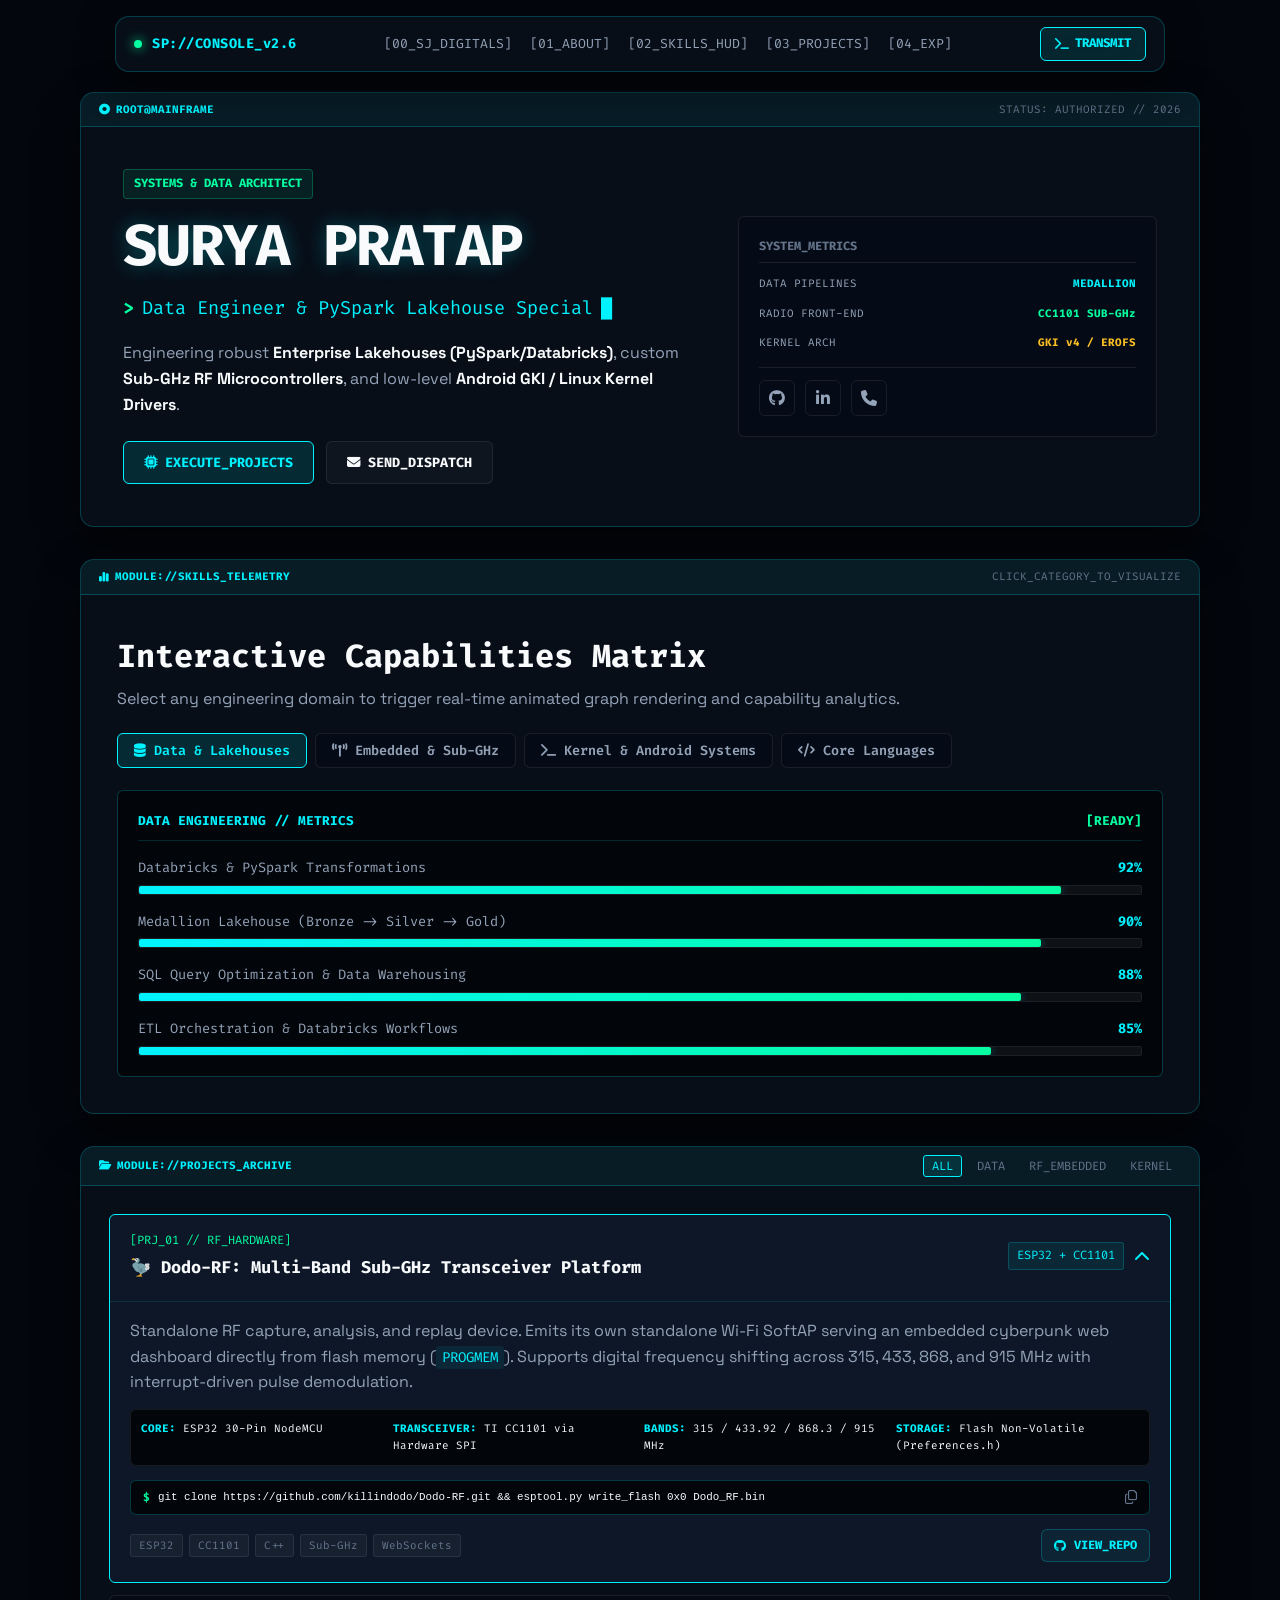
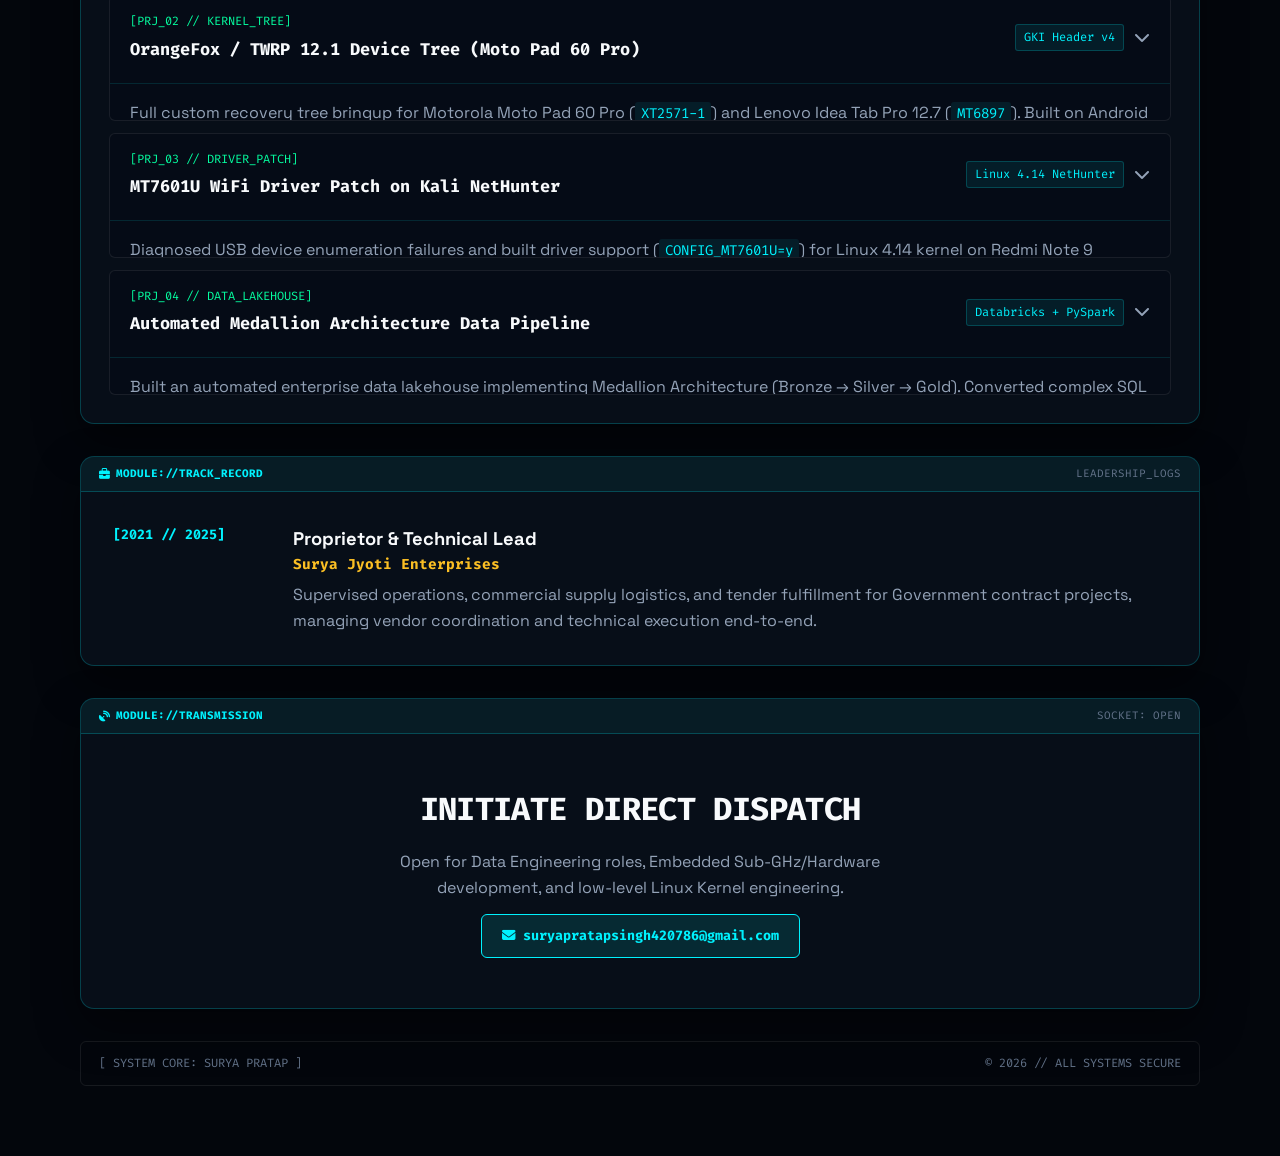
==== portfolio/index.html @ 8284d5b3 "Add Cyberpunk Engineer Portfolio with animated Matrix rain background and reciprocal links" ====
<!DOCTYPE html>
<html lang="en">
<head>
    <meta charset="UTF-8">
    <meta name="viewport" content="width=device-width, initial-scale=1.0, maximum-scale=5.0">
    <meta name="description" content="Surya Pratap | Systems, Embedded & Data Engineer">
    <title>Surya Pratap // Retro Cyber Console</title>
    
    <!-- Fonts -->
    <link rel="preconnect" href="https://fonts.googleapis.com">
    <link rel="preconnect" href="https://fonts.gstatic.com" crossorigin>
    <link href="https://fonts.googleapis.com/css2?family=Fira+Code:wght@400;500;600;700&family=Space+Grotesk:wght@400;600;700&display=swap" rel="stylesheet">
    
    <!-- Icons -->
    <link rel="stylesheet" href="https://cdnjs.cloudflare.com/ajax/libs/font-awesome/6.5.1/css/all.min.css">
    <link rel="stylesheet" href="style.css">
</head>
<body>

    <!-- Ambient Glowing Blurs, Matrix Stream & CRT Mesh -->
    <div class="retro-bg" aria-hidden="true">
        <canvas id="matrix-canvas" class="matrix-canvas"></canvas>
        <div class="glow-orb orb-emerald"></div>
        <div class="glow-orb orb-cyan"></div>
        <div class="glow-orb orb-amber"></div>
        <div class="scanlines"></div>
        <div class="dot-grid"></div>
    </div>

    <!-- Floating Cyber-Glass Console Navbar -->
    <header class="nav-wrapper">
        <nav class="console-nav">
            <div class="nav-left">
                <span class="pulse-beacon"></span>
                <span class="nav-title">SP://CONSOLE_v2.6</span>
            </div>
            <div class="nav-links">
                <a href="../" class="nav-item" title="Visit SJ Digitals Agency">[00_SJ_DIGITALS]</a>
                <a href="#about" class="nav-item">[01_ABOUT]</a>
                <a href="#skills" class="nav-item">[02_SKILLS_HUD]</a>
                <a href="#projects" class="nav-item">[03_PROJECTS]</a>
                <a href="#experience" class="nav-item">[04_EXP]</a>
            </div>
            <a href="#contact" class="nav-action-btn"><i class="fas fa-terminal"></i> TRANSMIT</a>
        </nav>
    </header>

    <main class="console-shell">

        <!-- 1. HERO CONSOLE MATRIX -->
        <section id="about" class="console-card hero-card">
            <div class="card-terminal-bar">
                <span class="bar-tag"><i class="fas fa-circle-dot"></i> ROOT@MAINFRAME</span>
                <span class="bar-meta">STATUS: AUTHORIZED // 2026</span>
            </div>

            <div class="hero-content">
                <div class="hero-text-block">
                    <span class="retro-badge">SYSTEMS & DATA ARCHITECT</span>
                    <h1 class="hero-name">SURYA PRATAP</h1>
                    
                    <div class="cli-prompt-line">
                        <span class="prompt-sym">&gt;</span>
                        <span id="typing-text"></span>
                        <span class="retro-cursor">█</span>
                    </div>

                    <p class="hero-bio">
                        Engineering robust <strong>Enterprise Lakehouses (PySpark/Databricks)</strong>, custom <strong>Sub-GHz RF Microcontrollers</strong>, and low-level <strong>Android GKI / Linux Kernel Drivers</strong>.
                    </p>

                    <div class="hero-actions">
                        <a href="#projects" class="cyber-btn btn-primary"><i class="fas fa-microchip"></i> EXECUTE_PROJECTS</a>
                        <a href="mailto:suryapratapsingh420786@gmail.com" class="cyber-btn btn-glass"><i class="fas fa-envelope"></i> SEND_DISPATCH</a>
                    </div>
                </div>

                <!-- Telemetry Glass Box -->
                <div class="telemetry-box">
                    <div class="telemetry-header">SYSTEM_METRICS</div>
                    <div class="telemetry-row">
                        <span>DATA PIPELINES</span>
                        <strong class="text-cyan">MEDALLION</strong>
                    </div>
                    <div class="telemetry-row">
                        <span>RADIO FRONT-END</span>
                        <strong class="text-emerald">CC1101 SUB-GHz</strong>
                    </div>
                    <div class="telemetry-row">
                        <span>KERNEL ARCH</span>
                        <strong class="text-amber">GKI v4 / EROFS</strong>
                    </div>
                    <div class="telemetry-socials">
                        <a href="https://www.github.com/killindodo" target="_blank" title="GitHub"><i class="fab fa-github"></i></a>
                        <a href="https://www.linkedin.com/in/surya-pratap-270b35153/" target="_blank" title="LinkedIn"><i class="fab fa-linkedin-in"></i></a>
                        <a href="tel:+917004185301" title="Direct Phone"><i class="fas fa-phone"></i></a>
                    </div>
                </div>
            </div>
        </section>

        <!-- 2. INTERACTIVE SKILLS HUD WITH ANIMATED DYNAMIC GRAPH -->
        <section id="skills" class="console-card">
            <div class="card-terminal-bar">
                <span class="bar-tag"><i class="fas fa-chart-simple"></i> MODULE://SKILLS_TELEMETRY</span>
                <span class="bar-meta">CLICK_CATEGORY_TO_VISUALIZE</span>
            </div>

            <div class="skills-hud-body">
                <div class="skills-intro">
                    <h2>Interactive Capabilities Matrix</h2>
                    <p>Select any engineering domain to trigger real-time animated graph rendering and capability analytics.</p>
                </div>

                <!-- Category Switcher Tabs -->
                <div class="hud-tabs">
                    <button class="hud-tab active" data-domain="data"><i class="fas fa-database"></i> Data & Lakehouses</button>
                    <button class="hud-tab" data-domain="embedded"><i class="fas fa-tower-broadcast"></i> Embedded & Sub-GHz</button>
                    <button class="hud-tab" data-domain="kernel"><i class="fas fa-terminal"></i> Kernel & Android Systems</button>
                    <button class="hud-tab" data-domain="languages"><i class="fas fa-code"></i> Core Languages</button>
                </div>

                <!-- Real-time Animated Bar Graph Display -->
                <div class="graph-visualizer-card">
                    <div class="visualizer-header">
                        <span id="graph-domain-title">DATA ENGINEERING // METRICS</span>
                        <span class="hud-indicator">[READY]</span>
                    </div>
                    <div id="skills-graph-container" class="skills-graph-container">
                        <!-- Dynamic animated graph bars inserted here by script.js -->
                    </div>
                </div>
            </div>
        </section>

        <!-- 3. FEATURED WORK (FOLDING CONSOLE DRAWERS) -->
        <section id="projects" class="console-card">
            <div class="card-terminal-bar">
                <span class="bar-tag"><i class="fas fa-folder-open"></i> MODULE://PROJECTS_ARCHIVE</span>
                <div class="project-filter-tabs">
                    <button class="filter-btn active" data-filter="all">ALL</button>
                    <button class="filter-btn" data-filter="data">DATA</button>
                    <button class="filter-btn" data-filter="embedded">RF_EMBEDDED</button>
                    <button class="filter-btn" data-filter="systems">KERNEL</button>
                </div>
            </div>

            <div class="projects-accordion-grid">

                <!-- Project 1: Dodo-RF -->
                <article class="project-console-drawer is-open" data-category="embedded">
                    <div class="drawer-trigger" tabindex="0">
                        <div class="trigger-left">
                            <span class="drawer-tag">[PRJ_01 // RF_HARDWARE]</span>
                            <h3 class="drawer-name">🦤 Dodo-RF: Multi-Band Sub-GHz Transceiver Platform</h3>
                        </div>
                        <div class="trigger-right">
                            <span class="meta-chip">ESP32 + CC1101</span>
                            <span class="drawer-symbol"><i class="fas fa-chevron-down"></i></span>
                        </div>
                    </div>
                    <div class="drawer-expandable">
                        <div class="drawer-content-pane">
                            <p class="project-text">
                                Standalone RF capture, analysis, and replay device. Emits its own standalone Wi-Fi SoftAP serving an embedded cyberpunk web dashboard directly from flash memory (<code>PROGMEM</code>). Supports digital frequency shifting across 315, 433, 868, and 915 MHz with interrupt-driven pulse demodulation.
                            </p>
                            <div class="specs-pill-grid">
                                <div><span class="lbl">CORE:</span> ESP32 30-Pin NodeMCU</div>
                                <div><span class="lbl">TRANSCEIVER:</span> TI CC1101 via Hardware SPI</div>
                                <div><span class="lbl">BANDS:</span> 315 / 433.92 / 868.3 / 915 MHz</div>
                                <div><span class="lbl">STORAGE:</span> Flash Non-Volatile (Preferences.h)</div>
                            </div>
                            <div class="cmd-run-bar">
                                <span class="cmd-sym">$</span>
                                <code>git clone https://github.com/killindodo/Dodo-RF.git && esptool.py write_flash 0x0 Dodo_RF.bin</code>
                                <button class="copy-cmd-btn" title="Copy Command"><i class="far fa-copy"></i></button>
                            </div>
                            <div class="drawer-foot">
                                <div class="tag-flex">
                                    <span>ESP32</span><span>CC1101</span><span>C++</span><span>Sub-GHz</span><span>WebSockets</span>
                                </div>
                                <a href="https://github.com/killindodo" target="_blank" class="cyber-btn btn-sm"><i class="fab fa-github"></i> VIEW_REPO</a>
                            </div>
                        </div>
                    </div>
                </article>

                <!-- Project 2: Moto Pad 60 Pro Recovery -->
                <article class="project-console-drawer" data-category="systems">
                    <div class="drawer-trigger" tabindex="0">
                        <div class="trigger-left">
                            <span class="drawer-tag">[PRJ_02 // KERNEL_TREE]</span>
                            <h3 class="drawer-name">OrangeFox / TWRP 12.1 Device Tree (Moto Pad 60 Pro)</h3>
                        </div>
                        <div class="trigger-right">
                            <span class="meta-chip">GKI Header v4</span>
                            <span class="drawer-symbol"><i class="fas fa-chevron-down"></i></span>
                        </div>
                    </div>
                    <div class="drawer-expandable">
                        <div class="drawer-content-pane">
                            <p class="project-text">
                                Full custom recovery tree bringup for Motorola Moto Pad 60 Pro (<code>XT2571-1</code>) and Lenovo Idea Tab Pro 12.7 (<code>MT6897</code>). Built on Android GKI Boot Header v4 with recovery embedded inside <code>vendor_boot.img</code>, dynamic EROFS/F2FS system mounting, and MTK watchdog mitigations.
                            </p>
                            <div class="specs-pill-grid">
                                <div><span class="lbl">SOC:</span> Dimensity 8300 (MT6897)</div>
                                <div><span class="lbl">BOOT:</span> GKI Header v4 (vendor_boot)</div>
                                <div><span class="lbl">PARTITIONS:</span> Super (EROFS) + /data (F2FS)</div>
                                <div><span class="lbl">FRAMEBUFFER:</span> 2944x1840 144Hz KMS Render</div>
                            </div>
                            <div class="cmd-run-bar">
                                <span class="cmd-sym">$</span>
                                <code>fastboot flash vendor_boot_a vendor_boot.img && fastboot reboot recovery</code>
                                <button class="copy-cmd-btn" title="Copy Command"><i class="far fa-copy"></i></button>
                            </div>
                            <div class="drawer-foot">
                                <div class="tag-flex">
                                    <span>Android GKI</span><span>MediaTek MT6897</span><span>TWRP</span><span>EROFS</span>
                                </div>
                                <a href="https://github.com/killindodo/android_device_motorola_xt2571" target="_blank" class="cyber-btn btn-sm"><i class="fab fa-github"></i> VIEW_REPO</a>
                            </div>
                        </div>
                    </div>
                </article>

                <!-- Project 3: MT7601U Kernel Driver -->
                <article class="project-console-drawer" data-category="systems">
                    <div class="drawer-trigger" tabindex="0">
                        <div class="trigger-left">
                            <span class="drawer-tag">[PRJ_03 // DRIVER_PATCH]</span>
                            <h3 class="drawer-name">MT7601U WiFi Driver Patch on Kali NetHunter</h3>
                        </div>
                        <div class="trigger-right">
                            <span class="meta-chip">Linux 4.14 NetHunter</span>
                            <span class="drawer-symbol"><i class="fas fa-chevron-down"></i></span>
                        </div>
                    </div>
                    <div class="drawer-expandable">
                        <div class="drawer-content-pane">
                            <p class="project-text">
                                Diagnosed USB device enumeration failures and built driver support (<code>CONFIG_MT7601U=y</code>) for Linux 4.14 kernel on Redmi Note 9 (<code>merlin</code>). Resolved Proton-Clang toolchain linker conflicts with glibc and verified live packet capture in Monitor Mode using <code>airmon-ng</code>.
                            </p>
                            <div class="specs-pill-grid">
                                <div><span class="lbl">DEVICE:</span> Redmi Note 9 (merlin)</div>
                                <div><span class="lbl">KERNEL:</span> Linux 4.14.186-g284095c</div>
                                <div><span class="lbl">TOOLCHAIN:</span> Proton-Clang (LLVM 13)</div>
                                <div><span class="lbl">MODES:</span> Managed &amp; Monitor Mode</div>
                            </div>
                            <div class="drawer-foot">
                                <div class="tag-flex">
                                    <span>Linux 4.14</span><span>Proton-Clang</span><span>Kali NetHunter</span><span>Monitor Mode</span>
                                </div>
                                <a href="https://github.com/killindodo" target="_blank" class="cyber-btn btn-sm"><i class="fab fa-github"></i> VIEW_REPO</a>
                            </div>
                        </div>
                    </div>
                </article>

                <!-- Project 4: Medallion Pipeline -->
                <article class="project-console-drawer" data-category="data">
                    <div class="drawer-trigger" tabindex="0">
                        <div class="trigger-left">
                            <span class="drawer-tag">[PRJ_04 // DATA_LAKEHOUSE]</span>
                            <h3 class="drawer-name">Automated Medallion Architecture Data Pipeline</h3>
                        </div>
                        <div class="trigger-right">
                            <span class="meta-chip">Databricks + PySpark</span>
                            <span class="drawer-symbol"><i class="fas fa-chevron-down"></i></span>
                        </div>
                    </div>
                    <div class="drawer-expandable">
                        <div class="drawer-content-pane">
                            <p class="project-text">
                                Built an automated enterprise data lakehouse implementing Medallion Architecture (Bronze &rarr; Silver &rarr; Gold). Converted complex SQL procedures into distributed PySpark transformations and orchestrated scheduled pipelines via Databricks Workflows with Git CI/CD versioning.
                            </p>
                            <div class="specs-pill-grid">
                                <div><span class="lbl">PLATFORM:</span> Databricks Lakehouse</div>
                                <div><span class="lbl">ENGINE:</span> Apache Spark / PySpark</div>
                                <div><span class="lbl">ARCHITECTURE:</span> Medallion Multi-Hop</div>
                                <div><span class="lbl">ORCHESTRATION:</span> Databricks Workflows</div>
                            </div>
                            <div class="drawer-foot">
                                <div class="tag-flex">
                                    <span>Databricks</span><span>PySpark</span><span>Medallion</span><span>SQL</span><span>ETL</span>
                                </div>
                                <a href="https://github.com/killindodo" target="_blank" class="cyber-btn btn-sm"><i class="fab fa-github"></i> VIEW_REPO</a>
                            </div>
                        </div>
                    </div>
                </article>

            </div>
        </section>

        <!-- 4. OPERATIONS & EXPERIENCE -->
        <section id="experience" class="console-card">
            <div class="card-terminal-bar">
                <span class="bar-tag"><i class="fas fa-briefcase"></i> MODULE://TRACK_RECORD</span>
                <span class="bar-meta">LEADERSHIP_LOGS</span>
            </div>
            <div class="exp-console-row">
                <div class="exp-timeline-badge">[2021 // 2025]</div>
                <div class="exp-details">
                    <h3>Proprietor &amp; Technical Lead</h3>
                    <h4>Surya Jyoti Enterprises</h4>
                    <p>Supervised operations, commercial supply logistics, and tender fulfillment for Government contract projects, managing vendor coordination and technical execution end-to-end.</p>
                </div>
            </div>
        </section>

        <!-- 5. CONTACT DISPATCH -->
        <section id="contact" class="console-card contact-matrix">
            <div class="card-terminal-bar">
                <span class="bar-tag"><i class="fas fa-satellite-dish"></i> MODULE://TRANSMISSION</span>
                <span class="bar-meta">SOCKET: OPEN</span>
            </div>
            <div class="contact-inner">
                <h2>INITIATE DIRECT DISPATCH</h2>
                <p>Open for Data Engineering roles, Embedded Sub-GHz/Hardware development, and low-level Linux Kernel engineering.</p>
                <a href="mailto:suryapratapsingh420786@gmail.com" class="cyber-btn btn-primary pulse-action">
                    <i class="fas fa-envelope"></i> suryapratapsingh420786@gmail.com
                </a>
            </div>
        </section>

        <footer class="console-footer">
            <span>[ SYSTEM CORE: SURYA PRATAP ]</span>
            <span>&copy; 2026 // ALL SYSTEMS SECURE</span>
        </footer>

    </main>

    <script src="script.js"></script>
</body>
</html>
---- portfolio/style.css ----
/* ==========================================================================
   1. RETRO CYBER-CONSOLE PALETTE & FROSTED GLASS TOKENS
   ========================================================================== */
:root {
    --bg-deep: #03060c;
    --card-glass: rgba(10, 18, 30, 0.72);
    --card-glass-hover: rgba(14, 25, 42, 0.88);
    --card-inner: rgba(6, 12, 22, 0.65);
    
    --border-glow: rgba(0, 242, 254, 0.22);
    --border-glow-emerald: rgba(5, 255, 161, 0.25);
    --border-dim: rgba(255, 255, 255, 0.08);
    
    --cyber-cyan: #00f2fe;
    --cyber-emerald: #05ffa1;
    --cyber-amber: #fbbf24;
    --cyber-purple: #c084fc;
    
    --text-main: #f8fafc;
    --text-secondary: #94a3b8;
    --text-muted: #64748b;

    --font-mono: 'Fira Code', monospace;
    --font-ui: 'Space Grotesk', -apple-system, sans-serif;

    --fs-hero: clamp(2rem, 5vw + 0.5rem, 3.6rem);
    --fs-h2: clamp(1.3rem, 2.5vw + 0.3rem, 2rem);
    --fs-body: clamp(0.9rem, 1vw + 0.2rem, 1.08rem);
    --fs-mono: clamp(0.72rem, 0.8vw + 0.2rem, 0.92rem);
    --fs-sm: clamp(0.68rem, 0.6vw + 0.15rem, 0.84rem);

    --radius-sm: 6px;
    --radius-md: 14px;
    --radius-lg: 20px;
}

* {
    margin: 0;
    padding: 0;
    box-sizing: border-box;
}

html {
    scroll-behavior: smooth;
    background-color: var(--bg-deep);
}

body {
    background-color: var(--bg-deep);
    color: var(--text-main);
    font-family: var(--font-ui);
    font-size: var(--fs-body);
    line-height: 1.6;
    overflow-x: hidden;
    min-height: 100vh;
}

/* ==========================================================================
   2. RETRO MATRIX SCANLINES & RADIAL BLURS
   ========================================================================== */
.retro-bg {
    position: fixed;
    inset: 0;
    pointer-events: none;
    z-index: -1;
    overflow: hidden;
}

.matrix-canvas {
    position: absolute;
    top: 0;
    left: 0;
    width: 100%;
    height: 100%;
    z-index: 0;
    opacity: 0.38;
    pointer-events: none;
}

.glow-orb {
    position: absolute;
    border-radius: 50%;
    filter: blur(140px);
    opacity: 0.28;
}

.orb-emerald {
    width: clamp(300px, 45vw, 650px);
    height: clamp(300px, 45vw, 650px);
    background: radial-gradient(circle, var(--cyber-emerald), transparent 70%);
    top: -10%;
    left: -5%;
}

.orb-cyan {
    width: clamp(350px, 50vw, 750px);
    height: clamp(350px, 50vw, 750px);
    background: radial-gradient(circle, var(--cyber-cyan), transparent 70%);
    top: 40%;
    right: -10%;
}

.orb-amber {
    width: clamp(280px, 40vw, 550px);
    height: clamp(280px, 40vw, 550px);
    background: radial-gradient(circle, var(--cyber-amber), transparent 70%);
    bottom: -5%;
    left: 25%;
}

.scanlines {
    position: absolute;
    inset: 0;
    background: linear-gradient(rgba(18, 16, 16, 0) 50%, rgba(0, 0, 0, 0.3) 50%);
    background-size: 100% 4px;
    opacity: 0.45;
}

.dot-grid {
    position: absolute;
    inset: 0;
    background-image: radial-gradient(rgba(0, 242, 254, 0.15) 1px, transparent 1px);
    background-size: 24px 24px;
    opacity: 0.4;
}

/* ==========================================================================
   3. CYBER CONSOLE NAVBAR
   ========================================================================== */
.nav-wrapper {
    position: sticky;
    top: 16px;
    z-index: 1000;
    width: 100%;
    display: flex;
    justify-content: center;
    padding: 0 16px;
}

.console-nav {
    display: flex;
    align-items: center;
    justify-content: space-between;
    gap: clamp(14px, 3vw, 36px);
    background: var(--card-glass);
    backdrop-filter: blur(28px);
    -webkit-backdrop-filter: blur(28px);
    border: 1px solid var(--border-glow);
    padding: 10px 18px;
    border-radius: var(--radius-md);
    box-shadow: 0 12px 36px rgba(0, 0, 0, 0.5);
    max-width: 1050px;
    width: 100%;
}

.nav-left {
    display: flex;
    align-items: center;
    gap: 10px;
}

.pulse-beacon {
    width: 8px;
    height: 8px;
    background-color: var(--cyber-emerald);
    border-radius: 50%;
    box-shadow: 0 0 12px var(--cyber-emerald);
}

.nav-title {
    font-family: var(--font-mono);
    font-size: 0.85rem;
    font-weight: 700;
    color: var(--cyber-cyan);
    letter-spacing: 0.5px;
}

.nav-links {
    display: flex;
    gap: 18px;
}

.nav-item {
    font-family: var(--font-mono);
    font-size: 0.82rem;
    color: var(--text-secondary);
    text-decoration: none;
    transition: color 0.2s ease;
}

.nav-item:hover {
    color: var(--cyber-cyan);
}

.nav-action-btn {
    font-family: var(--font-mono);
    font-size: 0.78rem;
    font-weight: 700;
    background: rgba(0, 242, 254, 0.1);
    color: var(--cyber-cyan);
    border: 1px solid var(--cyber-cyan);
    padding: 6px 14px;
    border-radius: var(--radius-sm);
    text-decoration: none;
    display: inline-flex;
    align-items: center;
    gap: 6px;
    transition: all 0.2s ease;
}

.nav-action-btn:hover {
    background: var(--cyber-cyan);
    color: #03060c;
    box-shadow: 0 0 16px rgba(0, 242, 254, 0.4);
}

/* ==========================================================================
   4. CONSOLE SHELL & CARDS
   ========================================================================== */
.console-shell {
    max-width: min(94vw, 1120px);
    margin: 36px auto 70px;
    display: flex;
    flex-direction: column;
    gap: 32px;
}

.console-card {
    background: var(--card-glass);
    backdrop-filter: blur(28px);
    -webkit-backdrop-filter: blur(28px);
    border: 1px solid var(--border-glow);
    border-radius: var(--radius-md);
    overflow: hidden;
    box-shadow: 0 18px 45px rgba(0, 0, 0, 0.45);
    transition: border-color 0.3s ease;
}

.console-card:hover {
    border-color: rgba(0, 242, 254, 0.4);
}

.card-terminal-bar {
    display: flex;
    justify-content: space-between;
    align-items: center;
    padding: 8px 18px;
    background: rgba(0, 242, 254, 0.06);
    border-bottom: 1px solid var(--border-glow);
    font-family: var(--font-mono);
    font-size: var(--fs-sm);
}

.bar-tag {
    color: var(--cyber-cyan);
    font-weight: 700;
    display: flex;
    align-items: center;
    gap: 6px;
}

.bar-meta {
    color: var(--text-muted);
}

/* ==========================================================================
   5. HERO CONSOLE SECTION
   ========================================================================== */
.hero-content {
    padding: clamp(24px, 3.5vw, 42px);
    display: grid;
    grid-template-columns: 1.4fr 1fr;
    gap: 28px;
    align-items: center;
}

.hero-text-block {
    display: flex;
    flex-direction: column;
    gap: 16px;
}

.retro-badge {
    font-family: var(--font-mono);
    font-size: 0.75rem;
    font-weight: 700;
    color: var(--cyber-emerald);
    background: rgba(5, 255, 161, 0.08);
    border: 1px solid var(--border-glow-emerald);
    padding: 4px 10px;
    border-radius: 4px;
    align-self: flex-start;
}

.hero-name {
    font-family: var(--font-mono);
    font-size: var(--fs-hero);
    font-weight: 800;
    letter-spacing: -0.03em;
    line-height: 1.1;
    color: var(--text-main);
    text-shadow: 0 0 20px rgba(0, 242, 254, 0.3);
}

.cli-prompt-line {
    font-family: var(--font-mono);
    font-size: clamp(0.9rem, 1.2vw + 0.2rem, 1.25rem);
    color: var(--cyber-cyan);
    display: flex;
    align-items: center;
    gap: 8px;
}

.prompt-sym {
    color: var(--cyber-emerald);
    font-weight: 800;
}

.retro-cursor {
    animation: blink 0.8s infinite;
    color: var(--cyber-cyan);
}

@keyframes blink { 50% { opacity: 0; } }

.hero-bio {
    color: var(--text-secondary);
    font-size: var(--fs-body);
    line-height: 1.65;
}

.hero-bio strong {
    color: var(--text-main);
}

.hero-actions {
    display: flex;
    flex-wrap: wrap;
    gap: 12px;
    margin-top: 6px;
}

.cyber-btn {
    font-family: var(--font-mono);
    font-size: var(--fs-mono);
    font-weight: 700;
    padding: 10px 20px;
    border-radius: var(--radius-sm);
    text-decoration: none;
    display: inline-flex;
    align-items: center;
    gap: 8px;
    transition: all 0.2s ease;
    cursor: pointer;
}

.btn-primary {
    background: rgba(0, 242, 254, 0.12);
    border: 1px solid var(--cyber-cyan);
    color: var(--cyber-cyan);
}

.btn-primary:hover {
    background: var(--cyber-cyan);
    color: #03060c;
    box-shadow: 0 0 20px rgba(0, 242, 254, 0.4);
    transform: translateY(-2px);
}

.btn-glass {
    background: rgba(255, 255, 255, 0.03);
    border: 1px solid var(--border-dim);
    color: var(--text-main);
}

.btn-glass:hover {
    border-color: var(--text-main);
    background: rgba(255, 255, 255, 0.08);
}

.btn-sm {
    padding: 6px 12px;
    font-size: 0.75rem;
    border: 1px solid var(--border-glow);
    color: var(--cyber-cyan);
    background: rgba(0, 242, 254, 0.06);
}

/* Telemetry Box */
.telemetry-box {
    background: var(--card-inner);
    border: 1px solid var(--border-dim);
    border-radius: var(--radius-sm);
    padding: 20px;
    display: flex;
    flex-direction: column;
    gap: 12px;
}

.telemetry-header {
    font-family: var(--font-mono);
    font-size: 0.75rem;
    font-weight: 700;
    color: var(--text-muted);
    border-bottom: 1px solid var(--border-dim);
    padding-bottom: 6px;
}

.telemetry-row {
    display: flex;
    justify-content: space-between;
    font-family: var(--font-mono);
    font-size: var(--fs-sm);
    color: var(--text-secondary);
}

.text-cyan { color: var(--cyber-cyan); }
.text-emerald { color: var(--cyber-emerald); }
.text-amber { color: var(--cyber-amber); }

.telemetry-socials {
    display: flex;
    gap: 10px;
    border-top: 1px solid var(--border-dim);
    padding-top: 12px;
    margin-top: 4px;
}

.telemetry-socials a {
    width: 36px;
    height: 36px;
    display: flex;
    align-items: center;
    justify-content: center;
    border: 1px solid var(--border-dim);
    border-radius: var(--radius-sm);
    color: var(--text-secondary);
    text-decoration: none;
    transition: all 0.2s ease;
}

.telemetry-socials a:hover {
    color: var(--cyber-cyan);
    border-color: var(--cyber-cyan);
    background: rgba(0, 242, 254, 0.08);
}

/* ==========================================================================
   6. INTERACTIVE SKILLS HUD & DYNAMIC ANIMATED GRAPH
   ========================================================================== */
.skills-hud-body {
    padding: clamp(20px, 3.5vw, 36px);
    display: flex;
    flex-direction: column;
    gap: 22px;
}

.skills-intro h2 {
    font-family: var(--font-mono);
    font-size: var(--fs-h2);
    font-weight: 700;
    margin-bottom: 4px;
}

.skills-intro p {
    color: var(--text-secondary);
}

.hud-tabs {
    display: flex;
    flex-wrap: wrap;
    gap: 8px;
}

.hud-tab {
    font-family: var(--font-mono);
    font-size: var(--fs-mono);
    font-weight: 600;
    background: var(--card-inner);
    border: 1px solid var(--border-dim);
    color: var(--text-secondary);
    padding: 8px 16px;
    border-radius: var(--radius-sm);
    cursor: pointer;
    display: inline-flex;
    align-items: center;
    gap: 8px;
    transition: all 0.2s ease;
}

.hud-tab:hover {
    border-color: var(--cyber-cyan);
    color: var(--text-main);
}

.hud-tab.active {
    background: rgba(0, 242, 254, 0.12);
    border-color: var(--cyber-cyan);
    color: var(--cyber-cyan);
}

/* Graph Canvas Container */
.graph-visualizer-card {
    background: #02050a;
    border: 1px solid var(--border-glow);
    border-radius: var(--radius-sm);
    padding: 20px;
    display: flex;
    flex-direction: column;
    gap: 16px;
}

.visualizer-header {
    display: flex;
    justify-content: space-between;
    font-family: var(--font-mono);
    font-size: 0.8rem;
    font-weight: 700;
    color: var(--cyber-cyan);
    border-bottom: 1px solid rgba(0, 242, 254, 0.15);
    padding-bottom: 8px;
}

.hud-indicator {
    color: var(--cyber-emerald);
}

.skills-graph-container {
    display: flex;
    flex-direction: column;
    gap: 16px;
    min-height: 180px;
}

/* Dynamic Graph Bars */
.graph-item {
    display: flex;
    flex-direction: column;
    gap: 6px;
    animation: fadeIn 0.4s ease forwards;
}

@keyframes fadeIn {
    from { opacity: 0; transform: translateY(6px); }
    to { opacity: 1; transform: translateY(0); }
}

.graph-label-row {
    display: flex;
    justify-content: space-between;
    font-family: var(--font-mono);
    font-size: 0.85rem;
    color: var(--text-secondary);
}

.graph-label-row strong {
    color: var(--cyber-cyan);
}

.bar-track {
    width: 100%;
    height: 10px;
    background: rgba(255, 255, 255, 0.05);
    border-radius: 2px;
    overflow: hidden;
    border: 1px solid rgba(255, 255, 255, 0.06);
}

.bar-fill {
    height: 100%;
    width: 0%;
    border-radius: 2px;
    background: linear-gradient(90deg, var(--cyber-cyan), var(--cyber-emerald));
    box-shadow: 0 0 10px rgba(0, 242, 254, 0.3);
    transition: width 0.8s cubic-bezier(0.4, 0, 0.2, 1);
}

/* ==========================================================================
   7. FOLDING PROJECTS ACCORDION
   ========================================================================== */
.project-filter-tabs {
    display: flex;
    gap: 6px;
}

.filter-btn {
    font-family: var(--font-mono);
    font-size: 0.75rem;
    background: transparent;
    border: 1px solid transparent;
    color: var(--text-muted);
    padding: 2px 8px;
    border-radius: 3px;
    cursor: pointer;
}

.filter-btn.active, .filter-btn:hover {
    color: var(--cyber-cyan);
    border-color: var(--cyber-cyan);
    background: rgba(0, 242, 254, 0.1);
}

.projects-accordion-grid {
    display: flex;
    flex-direction: column;
    gap: 12px;
    padding: clamp(16px, 2.5vw, 28px);
}

.project-console-drawer {
    background: var(--card-inner);
    border: 1px solid var(--border-dim);
    border-radius: var(--radius-sm);
    overflow: hidden;
    transition: all 0.25s ease;
}

.project-console-drawer:hover {
    border-color: var(--border-glow);
}

.project-console-drawer.is-open {
    border-color: var(--cyber-cyan);
    background: var(--card-glass-hover);
}

.drawer-trigger {
    padding: 16px 20px;
    display: flex;
    justify-content: space-between;
    align-items: center;
    cursor: pointer;
    user-select: none;
    gap: 12px;
}

.trigger-left {
    display: flex;
    flex-direction: column;
    gap: 4px;
}

.drawer-tag {
    font-family: var(--font-mono);
    font-size: 0.75rem;
    color: var(--cyber-emerald);
}

.drawer-name {
    font-family: var(--font-mono);
    font-size: clamp(0.95rem, 1.2vw + 0.1rem, 1.2rem);
    font-weight: 700;
    color: var(--text-main);
}

.trigger-right {
    display: flex;
    align-items: center;
    gap: 10px;
    flex-shrink: 0;
}

.meta-chip {
    font-family: var(--font-mono);
    font-size: 0.75rem;
    color: var(--cyber-cyan);
    background: rgba(0, 242, 254, 0.08);
    border: 1px solid rgba(0, 242, 254, 0.2);
    padding: 3px 8px;
    border-radius: 3px;
}

.drawer-symbol {
    color: var(--text-secondary);
    transition: transform 0.3s ease;
}

.project-console-drawer.is-open .drawer-symbol {
    transform: rotate(180deg);
    color: var(--cyber-cyan);
}

.drawer-expandable {
    display: grid;
    grid-template-rows: 0fr;
    transition: grid-template-rows 0.3s cubic-bezier(0.4, 0, 0.2, 1);
}

.project-console-drawer.is-open .drawer-expandable {
    grid-template-rows: 1fr;
}

.drawer-content-pane {
    overflow: hidden;
    padding: 0 20px 20px 20px;
    display: flex;
    flex-direction: column;
    gap: 14px;
    border-top: 1px solid rgba(0, 242, 254, 0.12);
    margin-top: 4px;
    padding-top: 16px;
}

.project-text {
    color: var(--text-secondary);
    font-size: var(--fs-body);
    line-height: 1.6;
}

.project-text code {
    font-family: var(--font-mono);
    color: var(--cyber-cyan);
    background: rgba(0, 242, 254, 0.08);
    padding: 2px 6px;
    border-radius: 3px;
    font-size: 0.88em;
}

.specs-pill-grid {
    display: grid;
    grid-template-columns: repeat(auto-fit, minmax(200px, 1fr));
    gap: 8px;
    background: #02050a;
    border: 1px solid var(--border-dim);
    padding: 10px;
    border-radius: var(--radius-sm);
    font-family: var(--font-mono);
    font-size: var(--fs-sm);
}

.specs-pill-grid .lbl {
    color: var(--cyber-cyan);
    font-weight: 700;
}

.cmd-run-bar {
    display: flex;
    align-items: center;
    gap: 8px;
    background: #02050a;
    border: 1px solid var(--border-glow);
    padding: 8px 12px;
    border-radius: var(--radius-sm);
    font-family: var(--font-mono);
    font-size: var(--fs-sm);
    overflow-x: auto;
}

.cmd-sym {
    color: var(--cyber-emerald);
    font-weight: 700;
}

.cmd-run-bar code {
    color: var(--text-main);
    flex-grow: 1;
    white-space: nowrap;
}

.copy-cmd-btn {
    background: transparent;
    border: none;
    color: var(--text-muted);
    cursor: pointer;
    font-size: 0.85rem;
}

.copy-cmd-btn:hover {
    color: var(--cyber-cyan);
}

.drawer-foot {
    display: flex;
    justify-content: space-between;
    align-items: center;
    flex-wrap: wrap;
    gap: 10px;
}

.tag-flex {
    display: flex;
    flex-wrap: wrap;
    gap: 6px;
}

.tag-flex span {
    font-family: var(--font-mono);
    font-size: var(--fs-sm);
    padding: 2px 8px;
    background: rgba(255, 255, 255, 0.04);
    border: 1px solid var(--border-dim);
    border-radius: 3px;
    color: var(--text-muted);
}

/* ==========================================================================
   8. EXPERIENCE SECTION
   ========================================================================== */
.exp-console-row {
    padding: clamp(20px, 3vw, 32px);
    display: grid;
    grid-template-columns: 160px 1fr;
    gap: 20px;
}

.exp-timeline-badge {
    font-family: var(--font-mono);
    font-size: var(--fs-mono);
    color: var(--cyber-cyan);
    font-weight: 700;
}

.exp-details h3 {
    font-size: 1.15rem;
    font-weight: 700;
}

.exp-details h4 {
    font-family: var(--font-mono);
    font-size: 0.9rem;
    color: var(--cyber-amber);
    margin-bottom: 6px;
}

.exp-details p {
    color: var(--text-secondary);
}

/* ==========================================================================
   9. CONTACT DISPATCH & FOOTER
   ========================================================================== */
.contact-matrix {
    text-align: center;
}

.contact-inner {
    padding: clamp(30px, 4vw, 50px) 20px;
    display: flex;
    flex-direction: column;
    align-items: center;
    gap: 14px;
}

.contact-inner h2 {
    font-family: var(--font-mono);
    font-size: var(--fs-h2);
    font-weight: 800;
    letter-spacing: -0.02em;
}

.contact-inner p {
    color: var(--text-secondary);
    max-width: 550px;
}

.pulse-action {
    animation: glowPulse 2s infinite;
}

@keyframes glowPulse {
    0%, 100% { box-shadow: 0 0 10px rgba(0, 242, 254, 0.2); }
    50% { box-shadow: 0 0 24px rgba(0, 242, 254, 0.5); }
}

.console-footer {
    display: flex;
    justify-content: space-between;
    padding: 12px 18px;
    border: 1px solid var(--border-dim);
    border-radius: var(--radius-sm);
    font-family: var(--font-mono);
    font-size: 0.75rem;
    color: var(--text-muted);
}

/* ==========================================================================
   10. RESPONSIVE BREAKPOINTS
   ========================================================================== */
@media (max-width: 820px) {
    .hero-content {
        grid-template-columns: 1fr;
    }
    .exp-console-row {
        grid-template-columns: 1fr;
        gap: 8px;
    }
}

@media (max-width: 600px) {
    .nav-links { display: none; }
    .drawer-trigger { flex-direction: column; align-items: flex-start; }
    .trigger-right { width: 100%; justify-content: space-between; }
    .console-footer { flex-direction: column; gap: 4px; text-align: center; }
}
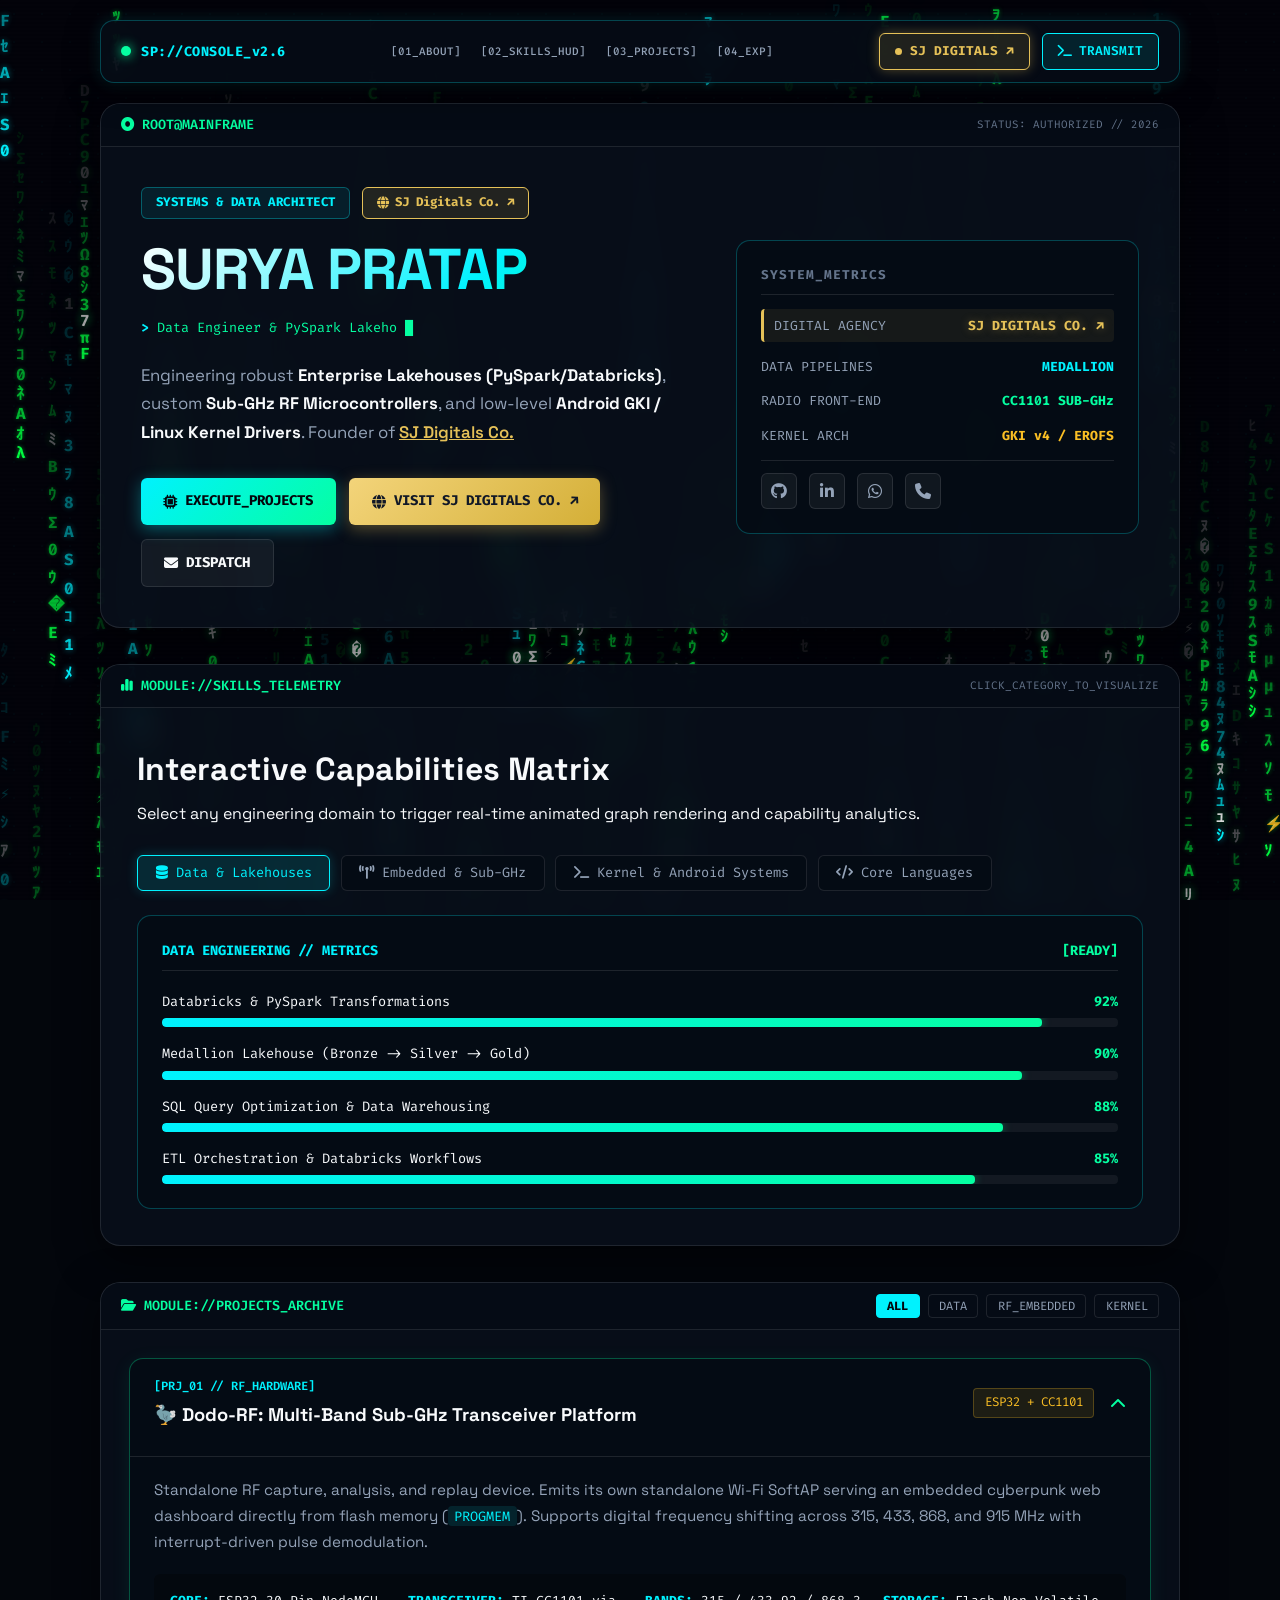
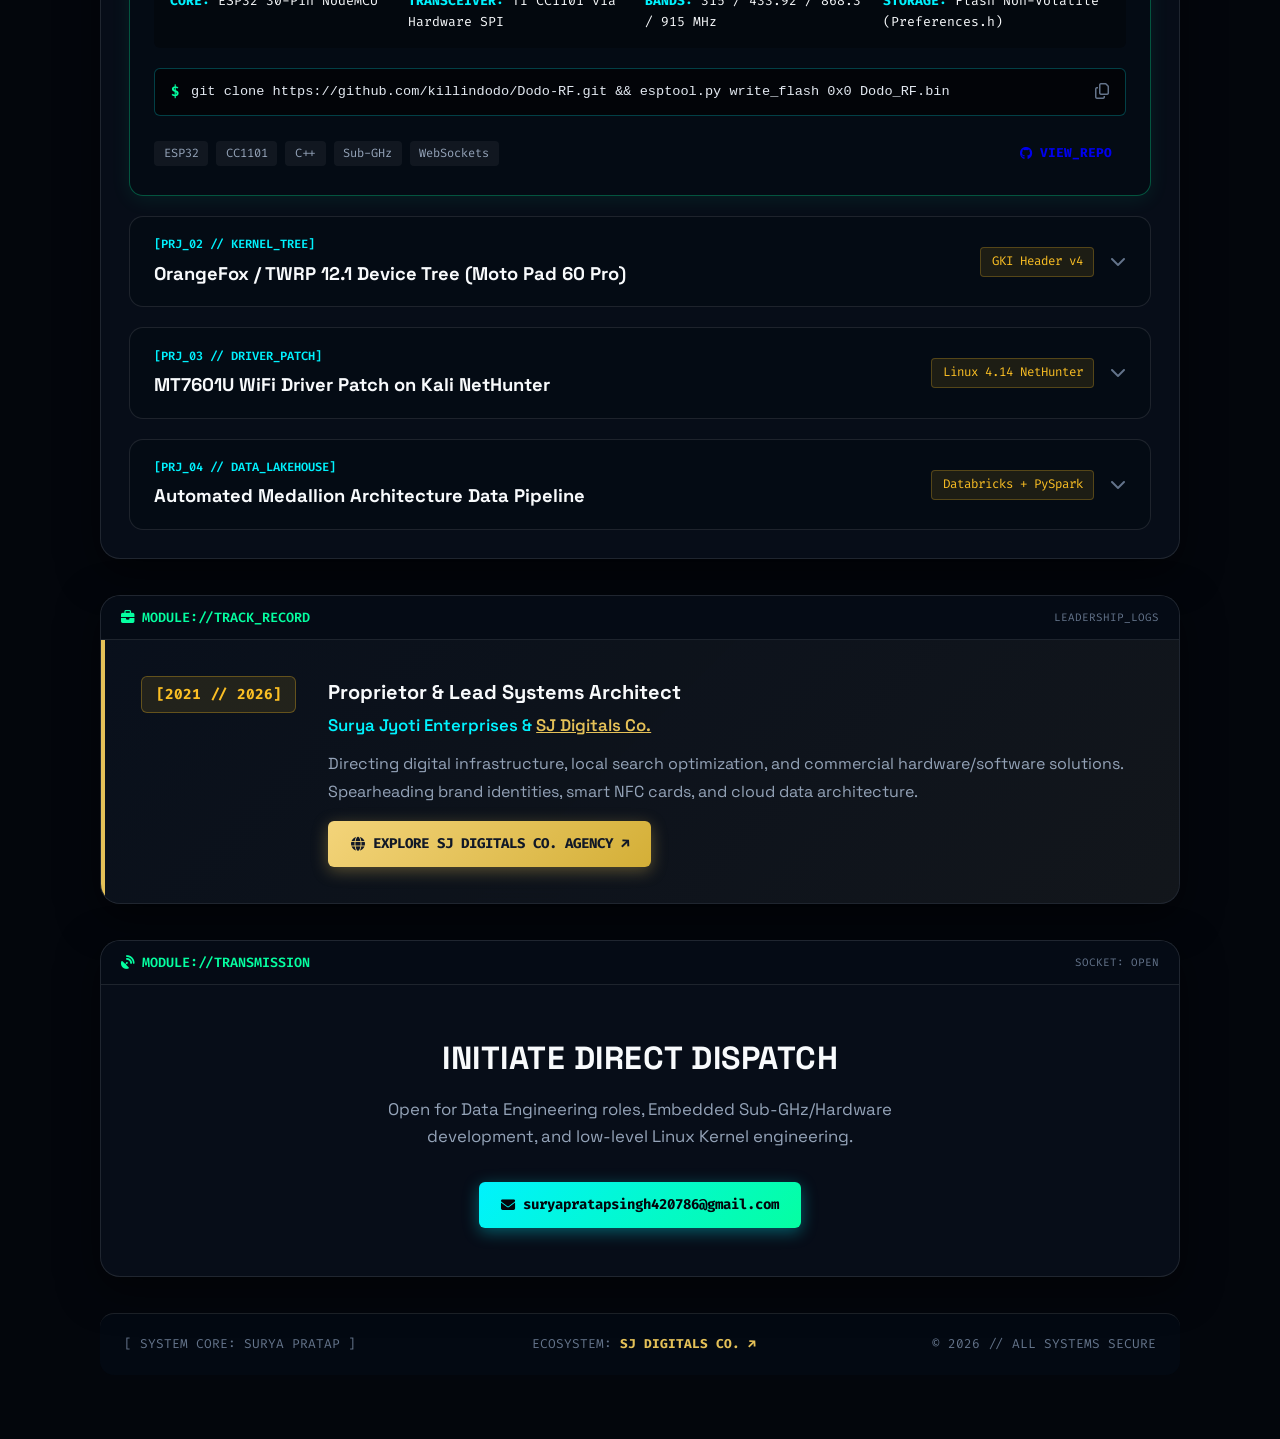
==== commit ef4fa359: "Replace Google Form iframe with native responsive lead form, fix mobile width and WhatsApp button" ====
--- a/portfolio/index.html
+++ b/portfolio/index.html
@@ -3,7 +3,7 @@
 <head>
     <meta charset="UTF-8">
     <meta name="viewport" content="width=device-width, initial-scale=1.0, maximum-scale=5.0">
-    <meta name="description" content="Surya Pratap | Systems, Embedded & Data Engineer">
+    <meta name="description" content="Surya Pratap | Systems, Embedded & Data Engineer | Founder of SJ Digitals Co.">
     <title>Surya Pratap // Retro Cyber Console</title>
     
     <!-- Fonts -->
@@ -17,12 +17,11 @@
 </head>
 <body>
 
-    <!-- Ambient Glowing Blurs, Matrix Stream & CRT Mesh -->
+    <!-- Fullscreen Matrix Digital Rain Background Canvas -->
+    <canvas id="matrix-canvas" class="matrix-canvas" aria-hidden="true"></canvas>
+
+    <!-- Ambient CRT Scanline Overlay -->
     <div class="retro-bg" aria-hidden="true">
-        <canvas id="matrix-canvas" class="matrix-canvas"></canvas>
-        <div class="glow-orb orb-emerald"></div>
-        <div class="glow-orb orb-cyan"></div>
-        <div class="glow-orb orb-amber"></div>
         <div class="scanlines"></div>
         <div class="dot-grid"></div>
     </div>
@@ -34,14 +33,21 @@
                 <span class="pulse-beacon"></span>
                 <span class="nav-title">SP://CONSOLE_v2.6</span>
             </div>
+            
             <div class="nav-links">
-                <a href="../" class="nav-item" title="Visit SJ Digitals Agency">[00_SJ_DIGITALS]</a>
                 <a href="#about" class="nav-item">[01_ABOUT]</a>
                 <a href="#skills" class="nav-item">[02_SKILLS_HUD]</a>
                 <a href="#projects" class="nav-item">[03_PROJECTS]</a>
                 <a href="#experience" class="nav-item">[04_EXP]</a>
             </div>
-            <a href="#contact" class="nav-action-btn"><i class="fas fa-terminal"></i> TRANSMIT</a>
+
+            <div class="nav-right-actions">
+                <a href="https://sjdigitals.vercel.app/" class="nav-agency-btn" title="Visit SJ Digitals Co. Agency">
+                    <span class="gold-pulse-dot"></span>
+                    <span>SJ DIGITALS ↗</span>
+                </a>
+                <a href="#contact" class="nav-action-btn"><i class="fas fa-terminal"></i> TRANSMIT</a>
+            </div>
         </nav>
     </header>
 
@@ -56,7 +62,13 @@
 
             <div class="hero-content">
                 <div class="hero-text-block">
-                    <span class="retro-badge">SYSTEMS & DATA ARCHITECT</span>
+                    <div class="hero-tag-row">
+                        <span class="retro-badge">SYSTEMS & DATA ARCHITECT</span>
+                        <a href="https://sjdigitals.vercel.app/" class="agency-pill-badge" target="_blank" title="Visit Agency Site">
+                            <i class="fas fa-globe"></i> SJ Digitals Co. ↗
+                        </a>
+                    </div>
+                    
                     <h1 class="hero-name">SURYA PRATAP</h1>
                     
                     <div class="cli-prompt-line">
@@ -66,18 +78,24 @@
                     </div>
 
                     <p class="hero-bio">
-                        Engineering robust <strong>Enterprise Lakehouses (PySpark/Databricks)</strong>, custom <strong>Sub-GHz RF Microcontrollers</strong>, and low-level <strong>Android GKI / Linux Kernel Drivers</strong>.
+                        Engineering robust <strong>Enterprise Lakehouses (PySpark/Databricks)</strong>, custom <strong>Sub-GHz RF Microcontrollers</strong>, and low-level <strong>Android GKI / Linux Kernel Drivers</strong>. Founder of <a href="https://sjdigitals.vercel.app/" class="text-link-gold" target="_blank">SJ Digitals Co.</a>
                     </p>
 
                     <div class="hero-actions">
                         <a href="#projects" class="cyber-btn btn-primary"><i class="fas fa-microchip"></i> EXECUTE_PROJECTS</a>
-                        <a href="mailto:suryapratapsingh420786@gmail.com" class="cyber-btn btn-glass"><i class="fas fa-envelope"></i> SEND_DISPATCH</a>
+                        <a href="https://sjdigitals.vercel.app/" class="cyber-btn btn-gold-agency" target="_blank"><i class="fas fa-globe"></i> VISIT SJ DIGITALS CO. ↗</a>
+                        <a href="mailto:suryapratapsingh420786@gmail.com" class="cyber-btn btn-glass"><i class="fas fa-envelope"></i> DISPATCH</a>
                     </div>
                 </div>
 
                 <!-- Telemetry Glass Box -->
                 <div class="telemetry-box">
                     <div class="telemetry-header">SYSTEM_METRICS</div>
+                    
+                    <div class="telemetry-row highlight-telemetry">
+                        <span>DIGITAL AGENCY</span>
+                        <a href="https://sjdigitals.vercel.app/" class="text-gold-glow" target="_blank">SJ DIGITALS CO. ↗</a>
+                    </div>
                     <div class="telemetry-row">
                         <span>DATA PIPELINES</span>
                         <strong class="text-cyan">MEDALLION</strong>
@@ -93,6 +111,7 @@
                     <div class="telemetry-socials">
                         <a href="https://www.github.com/killindodo" target="_blank" title="GitHub"><i class="fab fa-github"></i></a>
                         <a href="https://www.linkedin.com/in/surya-pratap-270b35153/" target="_blank" title="LinkedIn"><i class="fab fa-linkedin-in"></i></a>
+                        <a href="https://wa.me/917004185301" target="_blank" title="WhatsApp"><i class="fab fa-whatsapp"></i></a>
                         <a href="tel:+917004185301" title="Direct Phone"><i class="fas fa-phone"></i></a>
                     </div>
                 </div>
@@ -298,12 +317,18 @@
                 <span class="bar-tag"><i class="fas fa-briefcase"></i> MODULE://TRACK_RECORD</span>
                 <span class="bar-meta">LEADERSHIP_LOGS</span>
             </div>
-            <div class="exp-console-row">
-                <div class="exp-timeline-badge">[2021 // 2025]</div>
+            
+            <div class="exp-console-row highlight-exp">
+                <div class="exp-timeline-badge">[2021 // 2026]</div>
                 <div class="exp-details">
-                    <h3>Proprietor &amp; Technical Lead</h3>
-                    <h4>Surya Jyoti Enterprises</h4>
-                    <p>Supervised operations, commercial supply logistics, and tender fulfillment for Government contract projects, managing vendor coordination and technical execution end-to-end.</p>
+                    <h3>Proprietor &amp; Lead Systems Architect</h3>
+                    <h4>Surya Jyoti Enterprises &amp; <a href="https://sjdigitals.vercel.app/" class="text-link-gold" target="_blank">SJ Digitals Co.</a></h4>
+                    <p>Directing digital infrastructure, local search optimization, and commercial hardware/software solutions. Spearheading brand identities, smart NFC cards, and cloud data architecture.</p>
+                    <div class="exp-agency-action">
+                        <a href="https://sjdigitals.vercel.app/" class="cyber-btn btn-gold-agency" target="_blank">
+                            <i class="fas fa-globe"></i> EXPLORE SJ DIGITALS CO. AGENCY ↗
+                        </a>
+                    </div>
                 </div>
             </div>
         </section>
@@ -317,14 +342,17 @@
             <div class="contact-inner">
                 <h2>INITIATE DIRECT DISPATCH</h2>
                 <p>Open for Data Engineering roles, Embedded Sub-GHz/Hardware development, and low-level Linux Kernel engineering.</p>
-                <a href="mailto:suryapratapsingh420786@gmail.com" class="cyber-btn btn-primary pulse-action">
-                    <i class="fas fa-envelope"></i> suryapratapsingh420786@gmail.com
-                </a>
+                <div class="contact-actions-row">
+                    <a href="mailto:suryapratapsingh420786@gmail.com" class="cyber-btn btn-primary pulse-action">
+                        <i class="fas fa-envelope"></i> suryapratapsingh420786@gmail.com
+                    </a>
+                </div>
             </div>
         </section>
 
         <footer class="console-footer">
             <span>[ SYSTEM CORE: SURYA PRATAP ]</span>
+            <span>ECOSYSTEM: <a href="https://sjdigitals.vercel.app/" class="footer-agency-link" target="_blank">SJ DIGITALS CO. ↗</a></span>
             <span>&copy; 2026 // ALL SYSTEMS SECURE</span>
         </footer>
 
--- a/portfolio/style.css
+++ b/portfolio/style.css
@@ -3,18 +3,20 @@
    ========================================================================== */
 :root {
     --bg-deep: #03060c;
-    --card-glass: rgba(10, 18, 30, 0.72);
-    --card-glass-hover: rgba(14, 25, 42, 0.88);
-    --card-inner: rgba(6, 12, 22, 0.65);
+    --card-glass: rgba(9, 16, 28, 0.84);
+    --card-glass-hover: rgba(13, 23, 38, 0.94);
+    --card-inner: rgba(5, 11, 20, 0.75);
     
-    --border-glow: rgba(0, 242, 254, 0.22);
-    --border-glow-emerald: rgba(5, 255, 161, 0.25);
-    --border-dim: rgba(255, 255, 255, 0.08);
+    --border-glow: rgba(0, 242, 254, 0.25);
+    --border-glow-emerald: rgba(5, 255, 161, 0.3);
+    --border-dim: rgba(255, 255, 255, 0.1);
     
     --cyber-cyan: #00f2fe;
     --cyber-emerald: #05ffa1;
     --cyber-amber: #fbbf24;
     --cyber-purple: #c084fc;
+    --cyber-gold: #e5c158;
+    --cyber-gold-glow: rgba(229, 193, 88, 0.35);
     
     --text-main: #f8fafc;
     --text-secondary: #94a3b8;
@@ -46,7 +48,7 @@
 }
 
 body {
-    background-color: var(--bg-deep);
+    background-color: transparent;
     color: var(--text-main);
     font-family: var(--font-ui);
     font-size: var(--fs-body);
@@ -56,362 +58,445 @@
 }
 
 /* ==========================================================================
-   2. RETRO MATRIX SCANLINES & RADIAL BLURS
+   2. FULLSCREEN MATRIX DIGITAL RAIN & CRT SCANLINES
    ========================================================================== */
+.matrix-canvas {
+    position: fixed;
+    top: 0;
+    left: 0;
+    width: 100vw;
+    height: 100vh;
+    z-index: 0;
+    background-color: var(--bg-deep);
+    pointer-events: none;
+    display: block;
+}
+
 .retro-bg {
     position: fixed;
     inset: 0;
     pointer-events: none;
-    z-index: -1;
+    z-index: 1;
     overflow: hidden;
-}
-
-.matrix-canvas {
-    position: absolute;
-    top: 0;
-    left: 0;
-    width: 100%;
-    height: 100%;
-    z-index: 0;
-    opacity: 0.38;
-    pointer-events: none;
-}
-
-.glow-orb {
-    position: absolute;
-    border-radius: 50%;
-    filter: blur(140px);
-    opacity: 0.28;
-}
-
-.orb-emerald {
-    width: clamp(300px, 45vw, 650px);
-    height: clamp(300px, 45vw, 650px);
-    background: radial-gradient(circle, var(--cyber-emerald), transparent 70%);
-    top: -10%;
-    left: -5%;
-}
-
-.orb-cyan {
-    width: clamp(350px, 50vw, 750px);
-    height: clamp(350px, 50vw, 750px);
-    background: radial-gradient(circle, var(--cyber-cyan), transparent 70%);
-    top: 40%;
-    right: -10%;
-}
-
-.orb-amber {
-    width: clamp(280px, 40vw, 550px);
-    height: clamp(280px, 40vw, 550px);
-    background: radial-gradient(circle, var(--cyber-amber), transparent 70%);
-    bottom: -5%;
-    left: 25%;
 }
 
 .scanlines {
     position: absolute;
     inset: 0;
-    background: linear-gradient(rgba(18, 16, 16, 0) 50%, rgba(0, 0, 0, 0.3) 50%);
+    background: linear-gradient(rgba(18, 16, 16, 0) 50%, rgba(0, 0, 0, 0.2) 50%);
     background-size: 100% 4px;
-    opacity: 0.45;
+    opacity: 0.3;
 }
 
 .dot-grid {
     position: absolute;
     inset: 0;
-    background-image: radial-gradient(rgba(0, 242, 254, 0.15) 1px, transparent 1px);
-    background-size: 24px 24px;
-    opacity: 0.4;
+    background-image: radial-gradient(rgba(0, 242, 254, 0.08) 1px, transparent 1px);
+    background-size: 28px 28px;
+    opacity: 0.25;
 }
 
 /* ==========================================================================
-   3. CYBER CONSOLE NAVBAR
+   3. NAVIGATION BAR & SJ DIGITALS AGENCY BADGE
    ========================================================================== */
 .nav-wrapper {
     position: sticky;
-    top: 16px;
-    z-index: 1000;
-    width: 100%;
-    display: flex;
-    justify-content: center;
-    padding: 0 16px;
+    top: 1.25rem;
+    z-index: 100;
+    max-width: 1120px;
+    margin: 0 auto;
+    padding: 0 1.25rem;
 }
 
 .console-nav {
     display: flex;
     align-items: center;
     justify-content: space-between;
-    gap: clamp(14px, 3vw, 36px);
-    background: var(--card-glass);
-    backdrop-filter: blur(28px);
-    -webkit-backdrop-filter: blur(28px);
+    padding: 0.75rem 1.25rem;
+    background: rgba(6, 12, 22, 0.88);
+    backdrop-filter: blur(16px);
+    -webkit-backdrop-filter: blur(16px);
     border: 1px solid var(--border-glow);
-    padding: 10px 18px;
     border-radius: var(--radius-md);
-    box-shadow: 0 12px 36px rgba(0, 0, 0, 0.5);
-    max-width: 1050px;
-    width: 100%;
+    box-shadow: 0 8px 32px rgba(0, 0, 0, 0.6), 0 0 16px rgba(0, 242, 254, 0.15);
+    gap: 1rem;
 }
 
 .nav-left {
     display: flex;
     align-items: center;
-    gap: 10px;
+    gap: 0.65rem;
 }
 
 .pulse-beacon {
-    width: 8px;
-    height: 8px;
+    width: 10px;
+    height: 10px;
     background-color: var(--cyber-emerald);
     border-radius: 50%;
     box-shadow: 0 0 12px var(--cyber-emerald);
+    animation: beaconPulse 2s infinite ease-in-out;
+}
+
+@keyframes beaconPulse {
+    0%, 100% { opacity: 0.4; transform: scale(0.9); }
+    50% { opacity: 1; transform: scale(1.2); }
 }
 
 .nav-title {
     font-family: var(--font-mono);
-    font-size: 0.85rem;
-    font-weight: 700;
+    font-weight: 700;
+    font-size: var(--fs-mono);
     color: var(--cyber-cyan);
     letter-spacing: 0.5px;
 }
 
 .nav-links {
     display: flex;
-    gap: 18px;
+    align-items: center;
+    gap: 1.25rem;
 }
 
 .nav-item {
     font-family: var(--font-mono);
-    font-size: 0.82rem;
+    font-size: var(--fs-sm);
     color: var(--text-secondary);
     text-decoration: none;
-    transition: color 0.2s ease;
+    transition: all 0.2s ease;
+    font-weight: 500;
 }
 
 .nav-item:hover {
     color: var(--cyber-cyan);
+    text-shadow: 0 0 8px var(--cyber-cyan);
+}
+
+.nav-right-actions {
+    display: flex;
+    align-items: center;
+    gap: 0.75rem;
+}
+
+/* Prominent SJ Digitals Agency Button in Navbar */
+.nav-agency-btn {
+    display: inline-flex;
+    align-items: center;
+    gap: 0.5rem;
+    padding: 0.45rem 0.95rem;
+    background: rgba(229, 193, 88, 0.12);
+    border: 1px solid var(--cyber-gold);
+    color: var(--cyber-gold);
+    border-radius: var(--radius-sm);
+    font-family: var(--font-mono);
+    font-size: 0.8rem;
+    font-weight: 700;
+    text-decoration: none;
+    transition: all 0.25s ease;
+    box-shadow: 0 0 12px var(--cyber-gold-glow);
+}
+
+.nav-agency-btn:hover {
+    background: var(--cyber-gold);
+    color: #111827;
+    box-shadow: 0 0 20px rgba(229, 193, 88, 0.6);
+    transform: translateY(-1px);
+}
+
+.gold-pulse-dot {
+    width: 7px;
+    height: 7px;
+    background-color: var(--cyber-gold);
+    border-radius: 50%;
+    animation: beaconPulse 1.5s infinite;
 }
 
 .nav-action-btn {
-    font-family: var(--font-mono);
-    font-size: 0.78rem;
-    font-weight: 700;
+    display: inline-flex;
+    align-items: center;
+    gap: 0.4rem;
+    padding: 0.45rem 0.95rem;
     background: rgba(0, 242, 254, 0.1);
-    color: var(--cyber-cyan);
     border: 1px solid var(--cyber-cyan);
-    padding: 6px 14px;
+    color: var(--cyber-cyan);
     border-radius: var(--radius-sm);
+    font-family: var(--font-mono);
+    font-size: 0.8rem;
+    font-weight: 600;
     text-decoration: none;
-    display: inline-flex;
-    align-items: center;
-    gap: 6px;
     transition: all 0.2s ease;
 }
 
 .nav-action-btn:hover {
     background: var(--cyber-cyan);
     color: #03060c;
-    box-shadow: 0 0 16px rgba(0, 242, 254, 0.4);
+    box-shadow: 0 0 16px var(--cyber-cyan);
 }
 
 /* ==========================================================================
    4. CONSOLE SHELL & CARDS
    ========================================================================== */
 .console-shell {
-    max-width: min(94vw, 1120px);
-    margin: 36px auto 70px;
+    position: relative;
+    z-index: 10;
+    max-width: 1120px;
+    margin: 2.5rem auto 4rem;
+    padding: 0 1.25rem;
     display: flex;
     flex-direction: column;
-    gap: 32px;
+    gap: 2.25rem;
 }
 
 .console-card {
     background: var(--card-glass);
-    backdrop-filter: blur(28px);
-    -webkit-backdrop-filter: blur(28px);
-    border: 1px solid var(--border-glow);
-    border-radius: var(--radius-md);
+    backdrop-filter: blur(14px);
+    -webkit-backdrop-filter: blur(14px);
+    border: 1px solid var(--border-dim);
+    border-radius: var(--radius-lg);
     overflow: hidden;
-    box-shadow: 0 18px 45px rgba(0, 0, 0, 0.45);
-    transition: border-color 0.3s ease;
+    box-shadow: 0 12px 40px rgba(0, 0, 0, 0.5);
+    transition: border-color 0.3s ease, box-shadow 0.3s ease;
 }
 
 .console-card:hover {
-    border-color: rgba(0, 242, 254, 0.4);
+    border-color: var(--border-glow);
+    box-shadow: 0 16px 48px rgba(0, 0, 0, 0.6), 0 0 24px rgba(0, 242, 254, 0.1);
 }
 
 .card-terminal-bar {
     display: flex;
+    align-items: center;
     justify-content: space-between;
-    align-items: center;
-    padding: 8px 18px;
-    background: rgba(0, 242, 254, 0.06);
-    border-bottom: 1px solid var(--border-glow);
-    font-family: var(--font-mono);
-    font-size: var(--fs-sm);
+    padding: 0.65rem 1.25rem;
+    background: var(--card-inner);
+    border-bottom: 1px solid var(--border-dim);
+    font-family: var(--font-mono);
+    font-size: var(--fs-mono);
 }
 
 .bar-tag {
-    color: var(--cyber-cyan);
-    font-weight: 700;
-    display: flex;
-    align-items: center;
-    gap: 6px;
+    color: var(--cyber-emerald);
+    font-weight: 600;
+    display: flex;
+    align-items: center;
+    gap: 0.5rem;
 }
 
 .bar-meta {
     color: var(--text-muted);
+    font-size: var(--fs-sm);
 }
 
 /* ==========================================================================
-   5. HERO CONSOLE SECTION
+   5. HERO SECTION & TELEMETRY
    ========================================================================== */
 .hero-content {
-    padding: clamp(24px, 3.5vw, 42px);
     display: grid;
     grid-template-columns: 1.4fr 1fr;
-    gap: 28px;
-    align-items: center;
-}
-
-.hero-text-block {
-    display: flex;
-    flex-direction: column;
-    gap: 16px;
+    gap: 2rem;
+    padding: 2.5rem;
+    align-items: center;
+}
+
+.hero-tag-row {
+    display: flex;
+    align-items: center;
+    gap: 0.75rem;
+    margin-bottom: 1.25rem;
+    flex-wrap: wrap;
 }
 
 .retro-badge {
-    font-family: var(--font-mono);
-    font-size: 0.75rem;
-    font-weight: 700;
-    color: var(--cyber-emerald);
-    background: rgba(5, 255, 161, 0.08);
-    border: 1px solid var(--border-glow-emerald);
-    padding: 4px 10px;
-    border-radius: 4px;
-    align-self: flex-start;
+    display: inline-block;
+    padding: 0.3rem 0.85rem;
+    background: rgba(0, 242, 254, 0.08);
+    border: 1px solid rgba(0, 242, 254, 0.3);
+    color: var(--cyber-cyan);
+    border-radius: var(--radius-sm);
+    font-family: var(--font-mono);
+    font-size: 0.78rem;
+    font-weight: 700;
+    letter-spacing: 0.5px;
+}
+
+.agency-pill-badge {
+    display: inline-flex;
+    align-items: center;
+    gap: 0.4rem;
+    padding: 0.3rem 0.85rem;
+    background: rgba(229, 193, 88, 0.12);
+    border: 1px solid var(--cyber-gold);
+    color: var(--cyber-gold);
+    border-radius: var(--radius-sm);
+    font-family: var(--font-mono);
+    font-size: 0.78rem;
+    font-weight: 700;
+    text-decoration: none;
+    transition: all 0.2s ease;
+}
+
+.agency-pill-badge:hover {
+    background: var(--cyber-gold);
+    color: #111827;
+    box-shadow: 0 0 14px var(--cyber-gold-glow);
 }
 
 .hero-name {
-    font-family: var(--font-mono);
     font-size: var(--fs-hero);
     font-weight: 800;
-    letter-spacing: -0.03em;
-    line-height: 1.1;
-    color: var(--text-main);
-    text-shadow: 0 0 20px rgba(0, 242, 254, 0.3);
+    letter-spacing: -1px;
+    line-height: 1.05;
+    background: linear-gradient(135deg, #ffffff 0%, var(--cyber-cyan) 60%, var(--cyber-emerald) 100%);
+    -webkit-background-clip: text;
+    -webkit-text-fill-color: transparent;
+    margin-bottom: 1rem;
 }
 
 .cli-prompt-line {
     font-family: var(--font-mono);
-    font-size: clamp(0.9rem, 1.2vw + 0.2rem, 1.25rem);
-    color: var(--cyber-cyan);
-    display: flex;
-    align-items: center;
-    gap: 8px;
+    font-size: var(--fs-mono);
+    color: var(--cyber-emerald);
+    margin-bottom: 1.25rem;
+    display: flex;
+    align-items: center;
+    gap: 0.5rem;
+    min-height: 1.6rem;
 }
 
 .prompt-sym {
+    color: var(--cyber-cyan);
+    font-weight: 700;
+}
+
+.retro-cursor {
+    animation: blink 1s infinite;
     color: var(--cyber-emerald);
-    font-weight: 800;
-}
-
-.retro-cursor {
-    animation: blink 0.8s infinite;
-    color: var(--cyber-cyan);
-}
-
-@keyframes blink { 50% { opacity: 0; } }
+}
+
+@keyframes blink {
+    0%, 50% { opacity: 1; }
+    51%, 100% { opacity: 0; }
+}
 
 .hero-bio {
     color: var(--text-secondary);
-    font-size: var(--fs-body);
-    line-height: 1.65;
+    margin-bottom: 2rem;
+    line-height: 1.7;
+    font-size: 1.05rem;
 }
 
 .hero-bio strong {
     color: var(--text-main);
 }
 
+.text-link-gold {
+    color: var(--cyber-gold);
+    text-decoration: underline;
+    font-weight: 600;
+}
+
 .hero-actions {
     display: flex;
+    gap: 0.85rem;
     flex-wrap: wrap;
-    gap: 12px;
-    margin-top: 6px;
 }
 
 .cyber-btn {
-    font-family: var(--font-mono);
-    font-size: var(--fs-mono);
-    font-weight: 700;
-    padding: 10px 20px;
+    display: inline-flex;
+    align-items: center;
+    gap: 0.5rem;
+    padding: 0.75rem 1.4rem;
     border-radius: var(--radius-sm);
+    font-family: var(--font-mono);
+    font-size: 0.88rem;
+    font-weight: 700;
     text-decoration: none;
-    display: inline-flex;
-    align-items: center;
-    gap: 8px;
-    transition: all 0.2s ease;
     cursor: pointer;
+    border: none;
+    transition: all 0.25s ease;
 }
 
 .btn-primary {
-    background: rgba(0, 242, 254, 0.12);
-    border: 1px solid var(--cyber-cyan);
-    color: var(--cyber-cyan);
+    background: linear-gradient(135deg, var(--cyber-cyan) 0%, var(--cyber-emerald) 100%);
+    color: #03060c;
+    box-shadow: 0 4px 16px rgba(0, 242, 254, 0.35);
 }
 
 .btn-primary:hover {
-    background: var(--cyber-cyan);
-    color: #03060c;
-    box-shadow: 0 0 20px rgba(0, 242, 254, 0.4);
     transform: translateY(-2px);
+    box-shadow: 0 8px 24px rgba(0, 242, 254, 0.55);
+}
+
+.btn-gold-agency {
+    background: linear-gradient(135deg, #F3D47A 0%, #D4AF37 100%);
+    color: #111827;
+    box-shadow: 0 4px 16px var(--cyber-gold-glow);
+}
+
+.btn-gold-agency:hover {
+    background: #FFFFFF;
+    color: #111827;
+    transform: translateY(-2px);
+    box-shadow: 0 8px 24px rgba(229, 193, 88, 0.6);
 }
 
 .btn-glass {
-    background: rgba(255, 255, 255, 0.03);
+    background: rgba(255, 255, 255, 0.05);
     border: 1px solid var(--border-dim);
     color: var(--text-main);
 }
 
 .btn-glass:hover {
-    border-color: var(--text-main);
-    background: rgba(255, 255, 255, 0.08);
+    background: rgba(255, 255, 255, 0.1);
+    border-color: var(--cyber-cyan);
+    color: var(--cyber-cyan);
 }
 
 .btn-sm {
-    padding: 6px 12px;
-    font-size: 0.75rem;
-    border: 1px solid var(--border-glow);
-    color: var(--cyber-cyan);
-    background: rgba(0, 242, 254, 0.06);
+    padding: 0.45rem 0.9rem;
+    font-size: 0.8rem;
 }
 
 /* Telemetry Box */
 .telemetry-box {
     background: var(--card-inner);
-    border: 1px solid var(--border-dim);
-    border-radius: var(--radius-sm);
-    padding: 20px;
+    border: 1px solid var(--border-glow);
+    border-radius: var(--radius-md);
+    padding: 1.5rem;
     display: flex;
     flex-direction: column;
-    gap: 12px;
+    gap: 0.85rem;
 }
 
 .telemetry-header {
     font-family: var(--font-mono);
-    font-size: 0.75rem;
+    font-size: 0.8rem;
     font-weight: 700;
     color: var(--text-muted);
     border-bottom: 1px solid var(--border-dim);
-    padding-bottom: 6px;
+    padding-bottom: 0.5rem;
+    letter-spacing: 1px;
 }
 
 .telemetry-row {
     display: flex;
     justify-content: space-between;
-    font-family: var(--font-mono);
-    font-size: var(--fs-sm);
+    align-items: center;
+    font-family: var(--font-mono);
+    font-size: 0.82rem;
     color: var(--text-secondary);
+}
+
+.telemetry-row.highlight-telemetry {
+    background: rgba(229, 193, 88, 0.08);
+    padding: 0.4rem 0.6rem;
+    border-radius: 4px;
+    border-left: 3px solid var(--cyber-gold);
+}
+
+.text-gold-glow {
+    color: var(--cyber-gold);
+    font-weight: 700;
+    text-decoration: none;
+    text-shadow: 0 0 8px var(--cyber-gold-glow);
 }
 
 .text-cyan { color: var(--cyber-cyan); }
@@ -420,105 +505,95 @@
 
 .telemetry-socials {
     display: flex;
-    gap: 10px;
+    gap: 0.75rem;
+    padding-top: 0.75rem;
     border-top: 1px solid var(--border-dim);
-    padding-top: 12px;
-    margin-top: 4px;
 }
 
 .telemetry-socials a {
     width: 36px;
     height: 36px;
-    display: flex;
-    align-items: center;
-    justify-content: center;
+    background: rgba(255, 255, 255, 0.05);
     border: 1px solid var(--border-dim);
     border-radius: var(--radius-sm);
+    display: flex;
+    align-items: center;
+    justify-content: center;
     color: var(--text-secondary);
     text-decoration: none;
     transition: all 0.2s ease;
 }
 
 .telemetry-socials a:hover {
-    color: var(--cyber-cyan);
+    background: var(--cyber-cyan);
+    color: #03060c;
     border-color: var(--cyber-cyan);
-    background: rgba(0, 242, 254, 0.08);
+    box-shadow: 0 0 12px var(--cyber-cyan);
 }
 
 /* ==========================================================================
-   6. INTERACTIVE SKILLS HUD & DYNAMIC ANIMATED GRAPH
+   6. SKILLS HUD & DYNAMIC GRAPH
    ========================================================================== */
 .skills-hud-body {
-    padding: clamp(20px, 3.5vw, 36px);
-    display: flex;
-    flex-direction: column;
-    gap: 22px;
+    padding: 2.25rem;
+}
+
+.skills-intro {
+    margin-bottom: 1.75rem;
 }
 
 .skills-intro h2 {
-    font-family: var(--font-mono);
     font-size: var(--fs-h2);
-    font-weight: 700;
-    margin-bottom: 4px;
-}
-
-.skills-intro p {
-    color: var(--text-secondary);
+    margin-bottom: 0.35rem;
 }
 
 .hud-tabs {
     display: flex;
+    gap: 0.65rem;
+    margin-bottom: 1.5rem;
     flex-wrap: wrap;
-    gap: 8px;
 }
 
 .hud-tab {
-    font-family: var(--font-mono);
-    font-size: var(--fs-mono);
-    font-weight: 600;
+    display: inline-flex;
+    align-items: center;
+    gap: 0.5rem;
+    padding: 0.55rem 1.1rem;
     background: var(--card-inner);
     border: 1px solid var(--border-dim);
+    border-radius: var(--radius-sm);
+    font-family: var(--font-mono);
+    font-size: 0.85rem;
     color: var(--text-secondary);
-    padding: 8px 16px;
-    border-radius: var(--radius-sm);
     cursor: pointer;
-    display: inline-flex;
-    align-items: center;
-    gap: 8px;
     transition: all 0.2s ease;
 }
 
-.hud-tab:hover {
-    border-color: var(--cyber-cyan);
-    color: var(--text-main);
-}
-
+.hud-tab:hover,
 .hud-tab.active {
     background: rgba(0, 242, 254, 0.12);
     border-color: var(--cyber-cyan);
     color: var(--cyber-cyan);
-}
-
-/* Graph Canvas Container */
+    box-shadow: 0 0 12px rgba(0, 242, 254, 0.2);
+}
+
 .graph-visualizer-card {
-    background: #02050a;
+    background: var(--card-inner);
     border: 1px solid var(--border-glow);
-    border-radius: var(--radius-sm);
-    padding: 20px;
-    display: flex;
-    flex-direction: column;
-    gap: 16px;
+    border-radius: var(--radius-md);
+    padding: 1.5rem;
 }
 
 .visualizer-header {
     display: flex;
     justify-content: space-between;
     font-family: var(--font-mono);
-    font-size: 0.8rem;
-    font-weight: 700;
-    color: var(--cyber-cyan);
-    border-bottom: 1px solid rgba(0, 242, 254, 0.15);
-    padding-bottom: 8px;
+    font-size: 0.85rem;
+    font-weight: 700;
+    color: var(--cyber-cyan);
+    margin-bottom: 1.25rem;
+    padding-bottom: 0.5rem;
+    border-bottom: 1px solid var(--border-dim);
 }
 
 .hud-indicator {
@@ -528,21 +603,13 @@
 .skills-graph-container {
     display: flex;
     flex-direction: column;
-    gap: 16px;
-    min-height: 180px;
-}
-
-/* Dynamic Graph Bars */
+    gap: 1rem;
+}
+
 .graph-item {
     display: flex;
     flex-direction: column;
-    gap: 6px;
-    animation: fadeIn 0.4s ease forwards;
-}
-
-@keyframes fadeIn {
-    from { opacity: 0; transform: translateY(6px); }
-    to { opacity: 1; transform: translateY(0); }
+    gap: 0.35rem;
 }
 
 .graph-label-row {
@@ -550,67 +617,69 @@
     justify-content: space-between;
     font-family: var(--font-mono);
     font-size: 0.85rem;
-    color: var(--text-secondary);
+    color: var(--text-main);
 }
 
 .graph-label-row strong {
-    color: var(--cyber-cyan);
+    color: var(--cyber-emerald);
 }
 
 .bar-track {
     width: 100%;
-    height: 10px;
-    background: rgba(255, 255, 255, 0.05);
-    border-radius: 2px;
+    height: 9px;
+    background: rgba(255, 255, 255, 0.06);
+    border-radius: 4px;
     overflow: hidden;
-    border: 1px solid rgba(255, 255, 255, 0.06);
 }
 
 .bar-fill {
     height: 100%;
     width: 0%;
-    border-radius: 2px;
-    background: linear-gradient(90deg, var(--cyber-cyan), var(--cyber-emerald));
-    box-shadow: 0 0 10px rgba(0, 242, 254, 0.3);
-    transition: width 0.8s cubic-bezier(0.4, 0, 0.2, 1);
+    background: linear-gradient(90deg, var(--cyber-cyan) 0%, var(--cyber-emerald) 100%);
+    border-radius: 4px;
+    transition: width 0.75s cubic-bezier(0.4, 0, 0.2, 1);
+    box-shadow: 0 0 10px rgba(5, 255, 161, 0.4);
 }
 
 /* ==========================================================================
-   7. FOLDING PROJECTS ACCORDION
+   7. FOLDING PROJECT DRAWERS
    ========================================================================== */
 .project-filter-tabs {
     display: flex;
-    gap: 6px;
+    gap: 0.5rem;
 }
 
 .filter-btn {
+    padding: 0.2rem 0.65rem;
+    background: transparent;
+    border: 1px solid var(--border-dim);
+    border-radius: 4px;
+    color: var(--text-secondary);
     font-family: var(--font-mono);
     font-size: 0.75rem;
-    background: transparent;
-    border: 1px solid transparent;
-    color: var(--text-muted);
-    padding: 2px 8px;
-    border-radius: 3px;
     cursor: pointer;
-}
-
-.filter-btn.active, .filter-btn:hover {
-    color: var(--cyber-cyan);
+    transition: all 0.2s ease;
+}
+
+.filter-btn:hover,
+.filter-btn.active {
+    background: var(--cyber-cyan);
+    color: #03060c;
     border-color: var(--cyber-cyan);
-    background: rgba(0, 242, 254, 0.1);
+    font-weight: 700;
 }
 
 .projects-accordion-grid {
+    padding: 1.75rem;
     display: flex;
     flex-direction: column;
-    gap: 12px;
-    padding: clamp(16px, 2.5vw, 28px);
+    gap: 1.25rem;
 }
 
 .project-console-drawer {
     background: var(--card-inner);
     border: 1px solid var(--border-dim);
-    border-radius: var(--radius-sm);
+    border-radius: var(--radius-md);
     overflow: hidden;
     transition: all 0.25s ease;
 }
@@ -620,35 +689,30 @@
 }
 
 .project-console-drawer.is-open {
-    border-color: var(--cyber-cyan);
-    background: var(--card-glass-hover);
+    border-color: var(--border-glow-emerald);
+    box-shadow: 0 4px 20px rgba(5, 255, 161, 0.08);
 }
 
 .drawer-trigger {
-    padding: 16px 20px;
-    display: flex;
+    display: flex;
+    align-items: center;
     justify-content: space-between;
-    align-items: center;
+    padding: 1.15rem 1.5rem;
     cursor: pointer;
     user-select: none;
-    gap: 12px;
-}
-
-.trigger-left {
-    display: flex;
-    flex-direction: column;
-    gap: 4px;
 }
 
 .drawer-tag {
     font-family: var(--font-mono);
     font-size: 0.75rem;
-    color: var(--cyber-emerald);
+    color: var(--cyber-cyan);
+    font-weight: 600;
+    display: block;
+    margin-bottom: 0.25rem;
 }
 
 .drawer-name {
-    font-family: var(--font-mono);
-    font-size: clamp(0.95rem, 1.2vw + 0.1rem, 1.2rem);
+    font-size: 1.15rem;
     font-weight: 700;
     color: var(--text-main);
 }
@@ -656,76 +720,72 @@
 .trigger-right {
     display: flex;
     align-items: center;
-    gap: 10px;
-    flex-shrink: 0;
+    gap: 1rem;
 }
 
 .meta-chip {
     font-family: var(--font-mono);
-    font-size: 0.75rem;
-    color: var(--cyber-cyan);
-    background: rgba(0, 242, 254, 0.08);
-    border: 1px solid rgba(0, 242, 254, 0.2);
-    padding: 3px 8px;
-    border-radius: 3px;
+    font-size: 0.78rem;
+    color: var(--cyber-amber);
+    background: rgba(251, 191, 36, 0.1);
+    padding: 0.25rem 0.65rem;
+    border-radius: 4px;
+    border: 1px solid rgba(251, 191, 36, 0.25);
 }
 
 .drawer-symbol {
-    color: var(--text-secondary);
+    color: var(--text-muted);
     transition: transform 0.3s ease;
 }
 
 .project-console-drawer.is-open .drawer-symbol {
     transform: rotate(180deg);
-    color: var(--cyber-cyan);
+    color: var(--cyber-emerald);
 }
 
 .drawer-expandable {
-    display: grid;
-    grid-template-rows: 0fr;
-    transition: grid-template-rows 0.3s cubic-bezier(0.4, 0, 0.2, 1);
+    max-height: 0;
+    overflow: hidden;
+    transition: max-height 0.4s cubic-bezier(0.4, 0, 0.2, 1);
 }
 
 .project-console-drawer.is-open .drawer-expandable {
-    grid-template-rows: 1fr;
+    max-height: 800px;
 }
 
 .drawer-content-pane {
-    overflow: hidden;
-    padding: 0 20px 20px 20px;
-    display: flex;
-    flex-direction: column;
-    gap: 14px;
-    border-top: 1px solid rgba(0, 242, 254, 0.12);
-    margin-top: 4px;
-    padding-top: 16px;
+    padding: 0 1.5rem 1.5rem;
+    border-top: 1px solid var(--border-dim);
+    margin-top: 0.5rem;
+    padding-top: 1.25rem;
 }
 
 .project-text {
     color: var(--text-secondary);
-    font-size: var(--fs-body);
-    line-height: 1.6;
+    line-height: 1.7;
+    margin-bottom: 1.25rem;
+    font-size: 0.95rem;
 }
 
 .project-text code {
-    font-family: var(--font-mono);
-    color: var(--cyber-cyan);
-    background: rgba(0, 242, 254, 0.08);
-    padding: 2px 6px;
-    border-radius: 3px;
-    font-size: 0.88em;
+    background: rgba(0, 242, 254, 0.1);
+    color: var(--cyber-cyan);
+    padding: 0.1rem 0.4rem;
+    border-radius: 4px;
+    font-family: var(--font-mono);
+    font-size: 0.85rem;
 }
 
 .specs-pill-grid {
     display: grid;
-    grid-template-columns: repeat(auto-fit, minmax(200px, 1fr));
-    gap: 8px;
-    background: #02050a;
-    border: 1px solid var(--border-dim);
-    padding: 10px;
+    grid-template-columns: repeat(auto-fit, minmax(220px, 1fr));
+    gap: 0.65rem;
+    background: rgba(0, 0, 0, 0.3);
+    padding: 1rem;
     border-radius: var(--radius-sm);
-    font-family: var(--font-mono);
-    font-size: var(--fs-sm);
+    margin-bottom: 1.25rem;
+    font-family: var(--font-mono);
+    font-size: 0.82rem;
 }
 
 .specs-pill-grid .lbl {
@@ -736,13 +796,14 @@
 .cmd-run-bar {
     display: flex;
     align-items: center;
-    gap: 8px;
-    background: #02050a;
+    gap: 0.75rem;
+    background: #020408;
     border: 1px solid var(--border-glow);
-    padding: 8px 12px;
     border-radius: var(--radius-sm);
-    font-family: var(--font-mono);
-    font-size: var(--fs-sm);
+    padding: 0.75rem 1rem;
+    margin-bottom: 1.25rem;
+    font-family: var(--font-mono);
+    font-size: 0.85rem;
     overflow-x: auto;
 }
 
@@ -752,8 +813,8 @@
 }
 
 .cmd-run-bar code {
-    color: var(--text-main);
-    flex-grow: 1;
+    color: #e2e8f0;
+    flex: 1;
     white-space: nowrap;
 }
 
@@ -762,7 +823,8 @@
     border: none;
     color: var(--text-muted);
     cursor: pointer;
-    font-size: 0.85rem;
+    font-size: 1rem;
+    transition: color 0.2s ease;
 }
 
 .copy-cmd-btn:hover {
@@ -774,56 +836,71 @@
     justify-content: space-between;
     align-items: center;
     flex-wrap: wrap;
-    gap: 10px;
+    gap: 1rem;
 }
 
 .tag-flex {
     display: flex;
+    gap: 0.5rem;
     flex-wrap: wrap;
-    gap: 6px;
 }
 
 .tag-flex span {
     font-family: var(--font-mono);
-    font-size: var(--fs-sm);
-    padding: 2px 8px;
-    background: rgba(255, 255, 255, 0.04);
-    border: 1px solid var(--border-dim);
-    border-radius: 3px;
-    color: var(--text-muted);
+    font-size: 0.75rem;
+    color: var(--text-secondary);
+    background: rgba(255, 255, 255, 0.05);
+    padding: 0.2rem 0.6rem;
+    border-radius: 4px;
 }
 
 /* ==========================================================================
-   8. EXPERIENCE SECTION
+   8. EXPERIENCE & LEADERSHIP
    ========================================================================== */
 .exp-console-row {
-    padding: clamp(20px, 3vw, 32px);
-    display: grid;
-    grid-template-columns: 160px 1fr;
-    gap: 20px;
+    padding: 2.25rem;
+    display: flex;
+    gap: 2rem;
+    align-items: flex-start;
+}
+
+.exp-console-row.highlight-exp {
+    background: linear-gradient(135deg, rgba(9, 16, 28, 0.9) 0%, rgba(229, 193, 88, 0.05) 100%);
+    border-left: 4px solid var(--cyber-gold);
 }
 
 .exp-timeline-badge {
     font-family: var(--font-mono);
-    font-size: var(--fs-mono);
-    color: var(--cyber-cyan);
-    font-weight: 700;
+    font-size: 0.9rem;
+    font-weight: 700;
+    color: var(--cyber-amber);
+    background: rgba(251, 191, 36, 0.1);
+    border: 1px solid rgba(251, 191, 36, 0.3);
+    padding: 0.4rem 0.85rem;
+    border-radius: var(--radius-sm);
+    white-space: nowrap;
 }
 
 .exp-details h3 {
-    font-size: 1.15rem;
-    font-weight: 700;
+    font-size: 1.25rem;
+    margin-bottom: 0.25rem;
 }
 
 .exp-details h4 {
-    font-family: var(--font-mono);
-    font-size: 0.9rem;
-    color: var(--cyber-amber);
-    margin-bottom: 6px;
+    font-size: 1.05rem;
+    color: var(--cyber-cyan);
+    margin-bottom: 0.75rem;
+    font-weight: 600;
 }
 
 .exp-details p {
     color: var(--text-secondary);
+    line-height: 1.7;
+    margin-bottom: 1rem;
+}
+
+.exp-agency-action {
+    margin-top: 1rem;
 }
 
 /* ==========================================================================
@@ -834,61 +911,118 @@
 }
 
 .contact-inner {
-    padding: clamp(30px, 4vw, 50px) 20px;
-    display: flex;
-    flex-direction: column;
-    align-items: center;
-    gap: 14px;
+    padding: 3rem 1.5rem;
+    max-width: 650px;
+    margin: 0 auto;
 }
 
 .contact-inner h2 {
-    font-family: var(--font-mono);
     font-size: var(--fs-h2);
-    font-weight: 800;
-    letter-spacing: -0.02em;
+    margin-bottom: 0.75rem;
+    letter-spacing: 0.5px;
 }
 
 .contact-inner p {
     color: var(--text-secondary);
-    max-width: 550px;
+    margin-bottom: 2rem;
+    font-size: 1.05rem;
+}
+
+.contact-actions-row {
+    display: flex;
+    justify-content: center;
+    gap: 1rem;
+    flex-wrap: wrap;
 }
 
 .pulse-action {
-    animation: glowPulse 2s infinite;
-}
-
-@keyframes glowPulse {
-    0%, 100% { box-shadow: 0 0 10px rgba(0, 242, 254, 0.2); }
-    50% { box-shadow: 0 0 24px rgba(0, 242, 254, 0.5); }
+    animation: actionPulse 2.5s infinite;
+}
+
+@keyframes actionPulse {
+    0%, 100% { box-shadow: 0 0 16px rgba(0, 242, 254, 0.4); }
+    50% { box-shadow: 0 0 32px rgba(5, 255, 161, 0.7); }
 }
 
 .console-footer {
     display: flex;
     justify-content: space-between;
-    padding: 12px 18px;
-    border: 1px solid var(--border-dim);
-    border-radius: var(--radius-sm);
-    font-family: var(--font-mono);
-    font-size: 0.75rem;
+    align-items: center;
+    padding: 1.25rem 1.5rem;
+    font-family: var(--font-mono);
+    font-size: 0.8rem;
     color: var(--text-muted);
+    border-top: 1px solid var(--border-dim);
+    background: var(--card-inner);
+    border-radius: var(--radius-md);
+    flex-wrap: wrap;
+    gap: 0.75rem;
+}
+
+.footer-agency-link {
+    color: var(--cyber-gold);
+    text-decoration: none;
+    font-weight: 700;
+}
+
+.footer-agency-link:hover {
+    text-decoration: underline;
+    text-shadow: 0 0 10px var(--cyber-gold-glow);
 }
 
 /* ==========================================================================
-   10. RESPONSIVE BREAKPOINTS
+   10. RESPONSIVE MEDIA QUERIES
    ========================================================================== */
-@media (max-width: 820px) {
+@media (max-width: 868px) {
+    .console-nav {
+        flex-direction: column;
+        align-items: stretch;
+        gap: 0.75rem;
+    }
+
+    .nav-links {
+        justify-content: space-around;
+        flex-wrap: wrap;
+        gap: 0.75rem;
+    }
+
+    .nav-right-actions {
+        justify-content: center;
+    }
+
     .hero-content {
         grid-template-columns: 1fr;
     }
+
     .exp-console-row {
-        grid-template-columns: 1fr;
-        gap: 8px;
+        flex-direction: column;
+        gap: 1rem;
     }
 }
 
-@media (max-width: 600px) {
-    .nav-links { display: none; }
-    .drawer-trigger { flex-direction: column; align-items: flex-start; }
-    .trigger-right { width: 100%; justify-content: space-between; }
-    .console-footer { flex-direction: column; gap: 4px; text-align: center; }
-}
+@media (max-width: 480px) {
+    .hero-content {
+        padding: 1.5rem;
+    }
+
+    .skills-hud-body {
+        padding: 1.5rem;
+    }
+
+    .projects-accordion-grid {
+        padding: 1rem;
+    }
+
+    .drawer-trigger {
+        padding: 1rem;
+    }
+
+    .meta-chip {
+        display: none;
+    }
+
+    .console-footer {
+        flex-direction: column;
+        text-align: center;
+    }
+}
